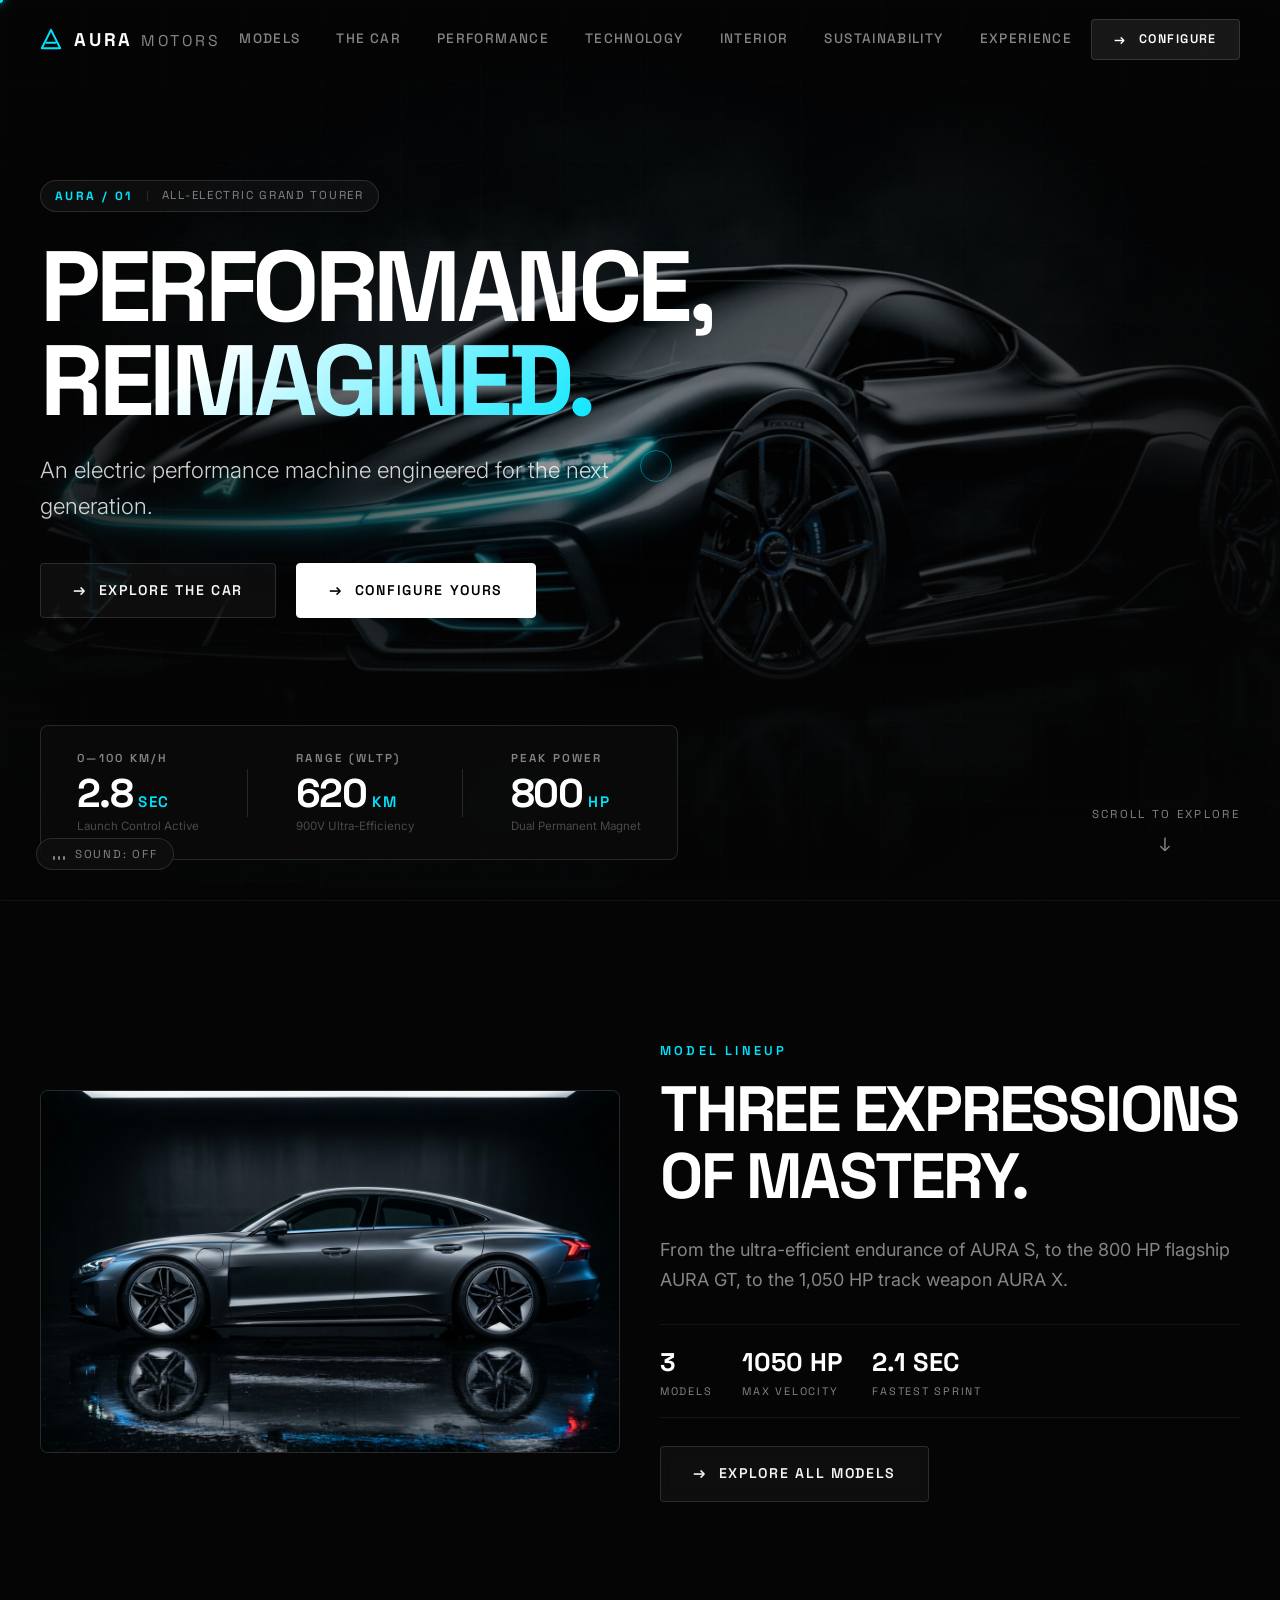
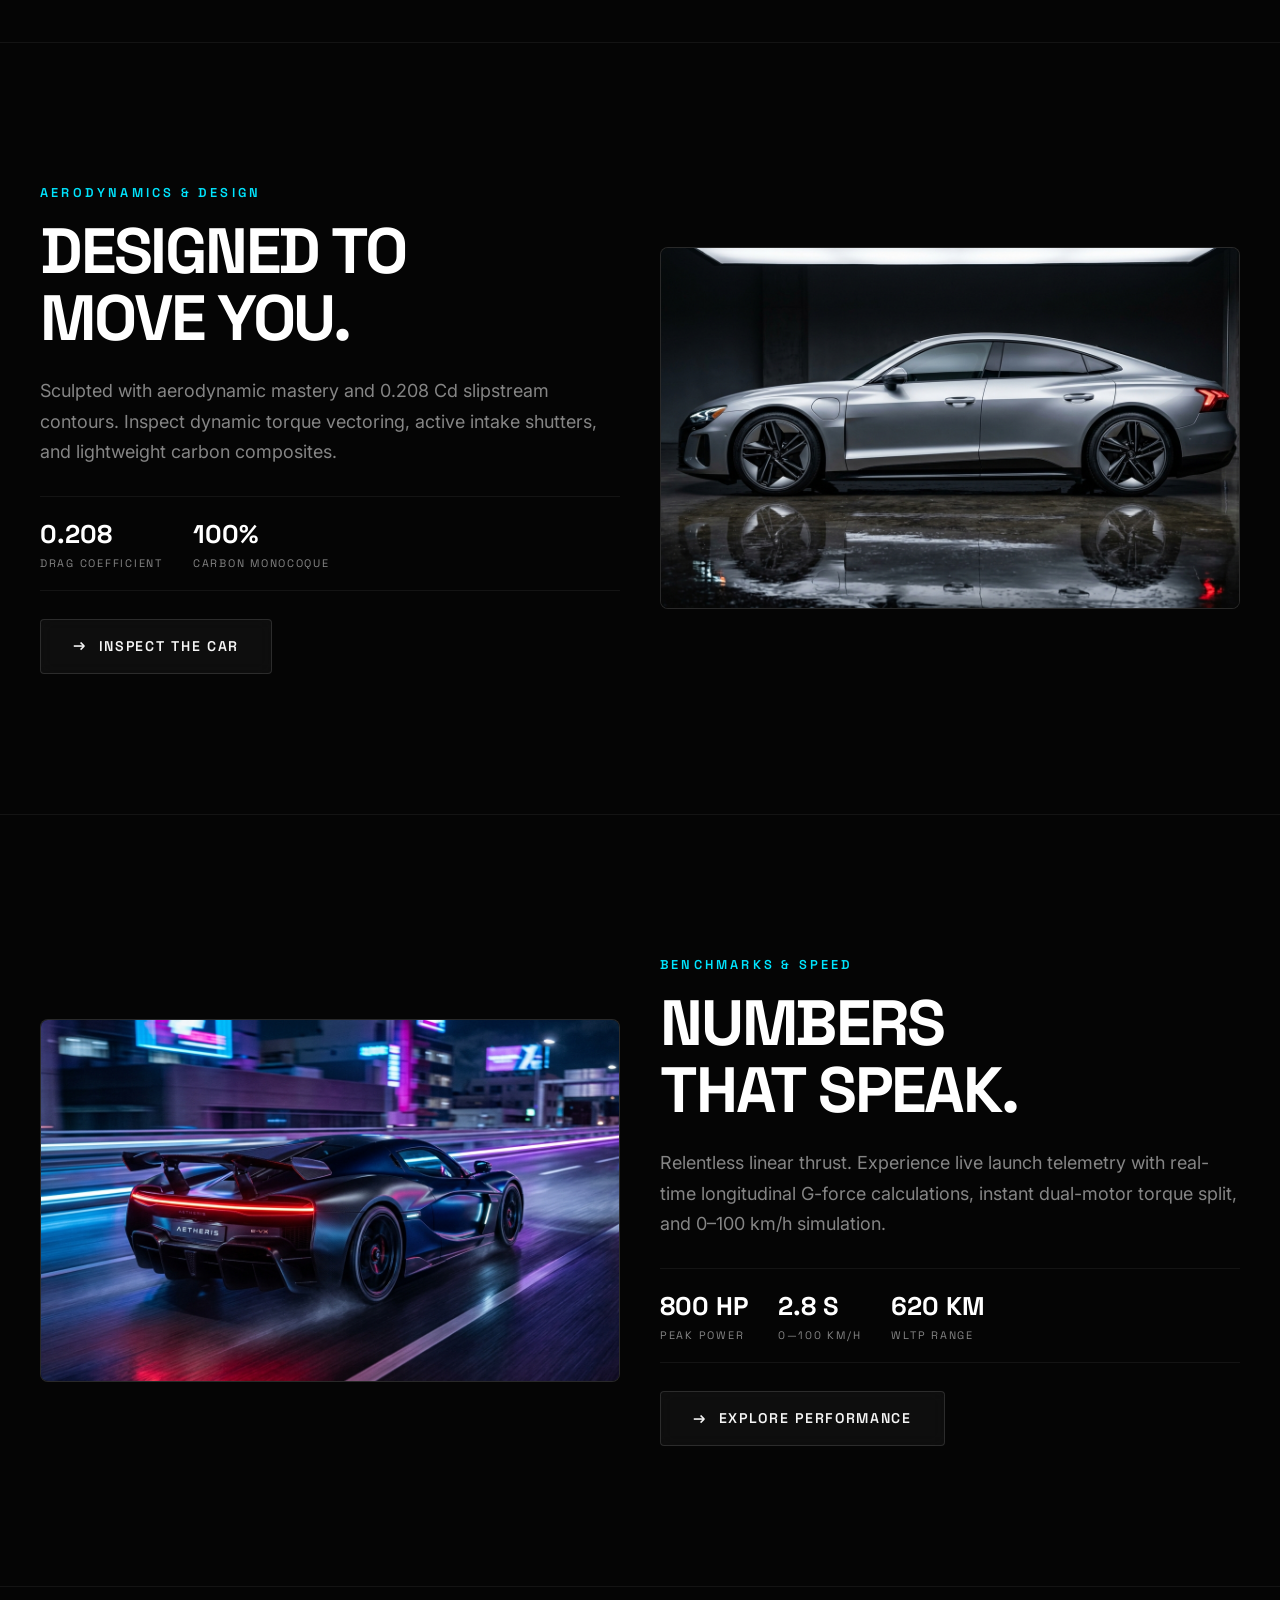
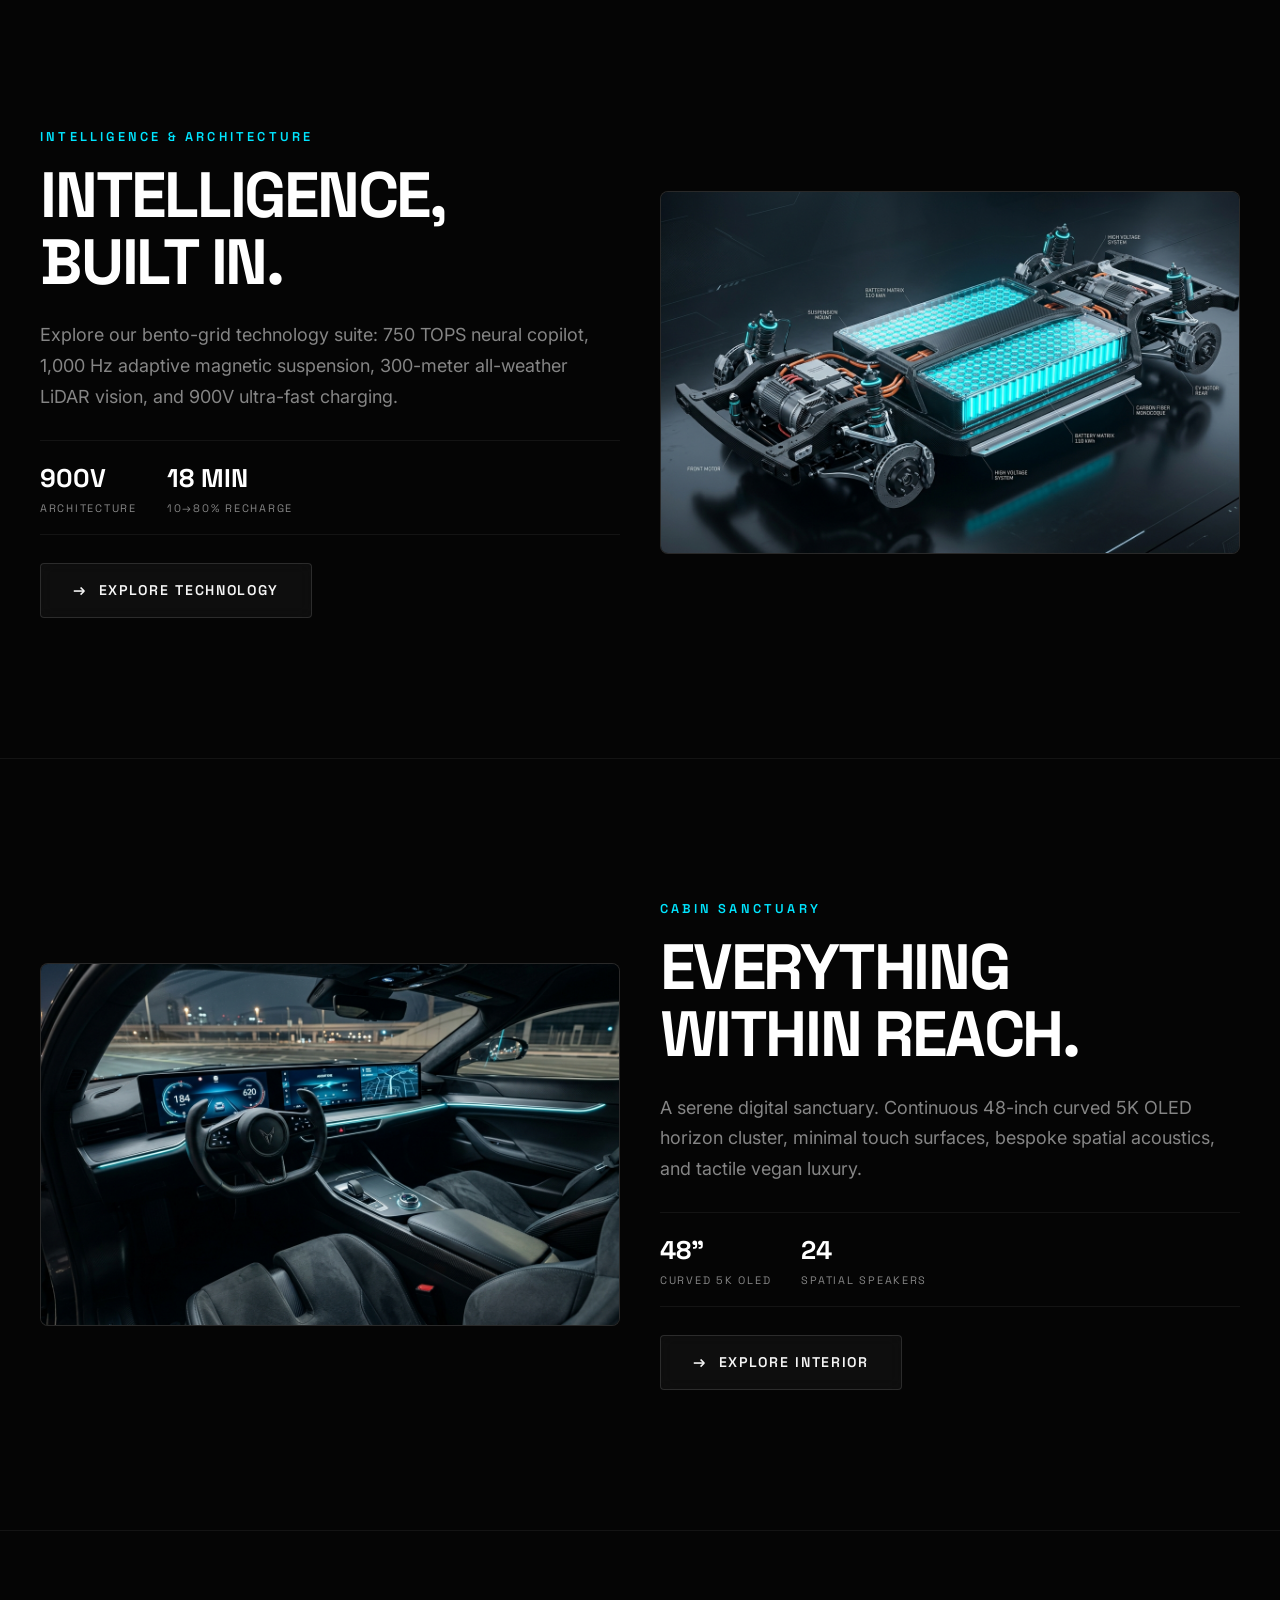
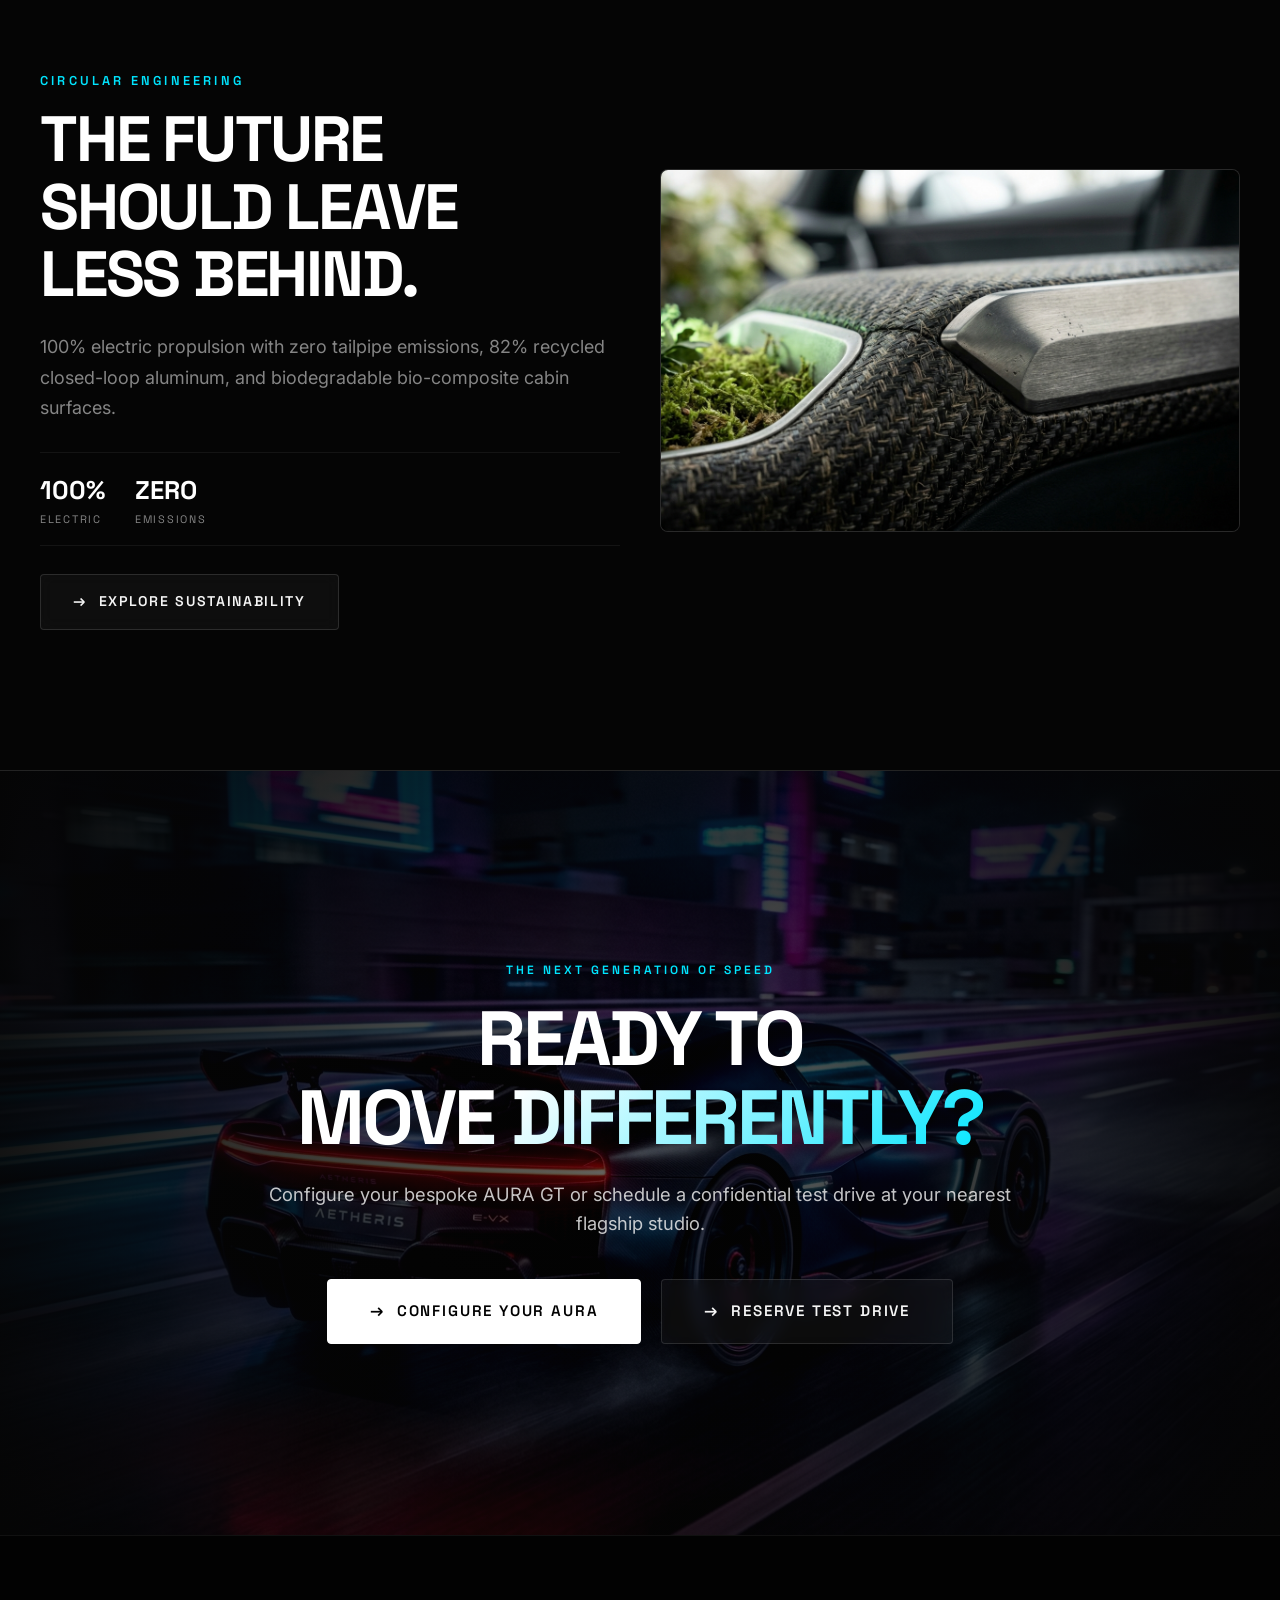
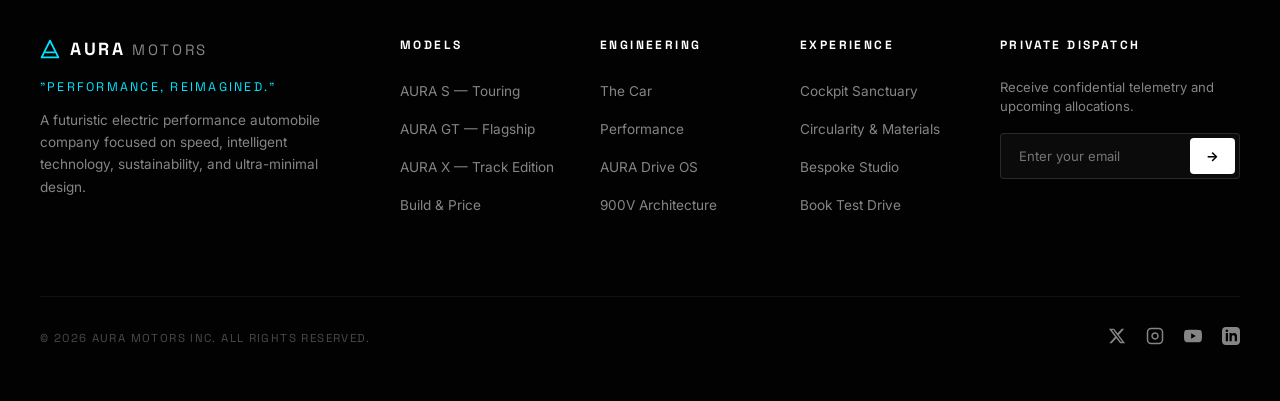
==== index.html @ 92f86331 "first commit" ====
<!DOCTYPE html>
<html lang="en">
<head>
  <meta charset="UTF-8">
  <meta name="viewport" content="width=device-width, initial-scale=1.0">
  <title>AURA MOTORS | Performance, Reimagined.</title>
  <meta name="description" content="AURA MOTORS — An electric performance machine engineered for the next generation. 0–100 km/h in 2.8s, 620 km range, 800 horsepower.">
  <meta name="theme-color" content="#050505">

  <!-- Open Graph -->
  <meta property="og:title" content="AURA MOTORS | Performance, Reimagined.">
  <meta property="og:description" content="An electric performance machine engineered for the next generation.">
  <meta property="og:image" content="assets/hero.jpg">
  <meta property="og:type" content="website">

  <!-- Google Fonts: Inter & Space Grotesk -->
  <link rel="preconnect" href="https://fonts.googleapis.com">
  <link rel="preconnect" href="https://fonts.gstatic.com" crossorigin>
  <link href="https://fonts.googleapis.com/css2?family=Inter:wght@300;400;500;600;700&family=Space+Grotesk:wght@400;500;600;700&display=swap" rel="stylesheet">

  <!-- Stylesheet -->
  <link rel="stylesheet" href="style.css">
</head>
<body class="loading">

  <!-- Custom Cursor Elements (Desktop only) -->
  <div class="cursor-dot" id="cursorDot" aria-hidden="true"></div>
  <div class="cursor-ring" id="cursorRing" aria-hidden="true"></div>

  <!-- Ambient Sound Control Bar -->
  <aside class="audio-control-bar" aria-label="Audio controller">
    <button class="sound-toggle-btn" id="soundToggle" aria-label="Toggle synthetic electric drive sound" title="Toggle Electric Propulsion Audio">
      <span class="sound-bars" aria-hidden="true">
        <span class="bar"></span>
        <span class="bar"></span>
        <span class="bar"></span>
      </span>
      <span class="sound-text">SOUND: OFF</span>
    </button>
  </aside>

  <!-- Navigation Bar -->
  <header class="navbar" id="navbar">
    <div class="nav-container">
      <a href="index.html" class="nav-logo" aria-label="AURA MOTORS Homepage">
        <span class="logo-mark" aria-hidden="true">
          <svg width="22" height="22" viewBox="0 0 24 24" fill="none" stroke="currentColor" stroke-width="2.2" stroke-linecap="round" stroke-linejoin="round">
            <path d="M12 2L2 22h20L12 2z"></path>
            <path d="M7 16h10"></path>
          </svg>
        </span>
        <span class="logo-text">AURA <span>MOTORS</span></span>
      </a>

      <!-- Desktop Nav Links -->
      <nav class="nav-links" aria-label="Primary Navigation">
        <a href="models.html" class="nav-link">Models</a>
        <a href="the-car.html" class="nav-link">The Car</a>
        <a href="performance.html" class="nav-link">Performance</a>
        <a href="technology.html" class="nav-link">Technology</a>
        <a href="interior.html" class="nav-link">Interior</a>
        <a href="sustainability.html" class="nav-link">Sustainability</a>
        <a href="contact.html" class="nav-link">Experience</a>
      </nav>

      <!-- Nav CTA -->
      <div class="nav-actions">
        <a href="configurator.html" class="btn btn-nav">
          <span class="btn-arrow" aria-hidden="true">→</span>
          <span class="btn-text">Configure</span>
        </a>
        <button class="hamburger-btn" id="hamburgerBtn" aria-label="Toggle Navigation Menu" aria-expanded="false" aria-controls="mobileDrawer">
          <span class="hamburger-line"></span>
          <span class="hamburger-line"></span>
        </button>
      </div>
    </div>
  </header>

  <!-- Mobile Drawer Menu -->
  <div class="mobile-drawer" id="mobileDrawer" aria-hidden="true">
    <div class="drawer-inner">
      <nav class="drawer-nav">
        <a href="index.html" class="drawer-link active">Overview</a>
        <a href="models.html" class="drawer-link">Models</a>
        <a href="the-car.html" class="drawer-link">The Car</a>
        <a href="performance.html" class="drawer-link">Performance</a>
        <a href="technology.html" class="drawer-link">Technology</a>
        <a href="interior.html" class="drawer-link">Interior</a>
        <a href="sustainability.html" class="drawer-link">Sustainability</a>
        <a href="contact.html" class="drawer-link">Experience</a>
        <a href="configurator.html" class="drawer-link">Configurator</a>
      </nav>
      <div class="drawer-footer">
        <a href="configurator.html" class="btn btn-primary btn-block drawer-cta">
          <span class="btn-arrow" aria-hidden="true">→</span>
          <span class="btn-text">Configure Your Aura</span>
        </a>
        <div class="drawer-meta">
          <span>0–100 KM/H in 2.8 SEC</span>
          <span>AURA MOTORS © 2026</span>
        </div>
      </div>
    </div>
  </div>

  <main id="mainContent" class="page-transition">

    <!-- ==============================================
         01: HERO SECTION
         ============================================== -->
    <section class="hero-section" id="hero" aria-label="Aura Hero Introduction">
      <div class="hero-bg-container">
        <img src="assets/hero.jpg" alt="AURA 01 Futuristic Electric Hypercar Front View" class="hero-bg-img" id="heroBgImg">
        <div class="hero-overlay"></div>
        <div class="hero-grid-lines" aria-hidden="true"></div>
      </div>

      <div class="hero-content">
        <div class="hero-micro-label animate-fade-in">
          <span class="label-badge">AURA / 01</span>
          <span class="label-divider"></span>
          <span class="label-sub">ALL-ELECTRIC GRAND TOURER</span>
        </div>

        <h1 class="hero-heading animate-slide-up">
          PERFORMANCE,<br>
          <span class="gradient-text">REIMAGINED.</span>
        </h1>

        <p class="hero-subtext animate-slide-up-delay">
          An electric performance machine engineered for the next generation.
        </p>

        <div class="hero-buttons animate-slide-up-delay-2">
          <a href="the-car.html" class="btn btn-secondary">
            <span class="btn-arrow" aria-hidden="true">→</span>
            <span class="btn-text">Explore The Car</span>
          </a>
          <a href="configurator.html" class="btn btn-primary">
            <span class="btn-arrow" aria-hidden="true">→</span>
            <span class="btn-text">Configure Yours</span>
          </a>
        </div>
      </div>

      <!-- Hero Statistics Bar -->
      <div class="hero-stats-wrapper">
        <div class="hero-stats">
          <div class="hero-stat-item">
            <span class="stat-label">0—100 KM/H</span>
            <div class="stat-value-group">
              <span class="stat-number">2.8</span>
              <span class="stat-unit">SEC</span>
            </div>
            <span class="stat-footnote">Launch Control Active</span>
          </div>

          <div class="stat-separator" aria-hidden="true"></div>

          <div class="hero-stat-item">
            <span class="stat-label">RANGE (WLTP)</span>
            <div class="stat-value-group">
              <span class="stat-number">620</span>
              <span class="stat-unit">KM</span>
            </div>
            <span class="stat-footnote">900V Ultra-Efficiency</span>
          </div>

          <div class="stat-separator" aria-hidden="true"></div>

          <div class="hero-stat-item">
            <span class="stat-label">PEAK POWER</span>
            <div class="stat-value-group">
              <span class="stat-number">800</span>
              <span class="stat-unit">HP</span>
            </div>
            <span class="stat-footnote">Dual Permanent Magnet</span>
          </div>
        </div>

        <a href="#featured-models" class="scroll-indicator" aria-label="Scroll to preview sections">
          <span class="scroll-text">SCROLL TO EXPLORE</span>
          <span class="scroll-arrow" aria-hidden="true">↓</span>
        </a>
      </div>
    </section>

    <!-- ==============================================
         PREVIEW 01: FEATURED MODELS
         ============================================== -->
    <section class="section preview-section" id="featured-models" aria-label="Models Preview">
      <div class="section-container">
        <div class="preview-grid">
          <div class="preview-media reveal-on-scroll">
            <img src="assets/profile.jpg" alt="AURA GT Flagship Electric Sedan Profile">
          </div>
          <div class="preview-content reveal-on-scroll">
            <div class="section-badge">MODEL LINEUP</div>
            <h2 class="section-title">
              THREE EXPRESSIONS<br>OF MASTERY.
            </h2>
            <p class="section-description">
              From the ultra-efficient endurance of AURA S, to the 800 HP flagship AURA GT, to the 1,050 HP track weapon AURA X.
            </p>
            <div class="preview-stats-mini">
              <div class="p-stat">
                <span class="p-val">3</span>
                <span class="p-lbl">MODELS</span>
              </div>
              <div class="p-stat">
                <span class="p-val">1050 HP</span>
                <span class="p-lbl">MAX VELOCITY</span>
              </div>
              <div class="p-stat">
                <span class="p-val">2.1 SEC</span>
                <span class="p-lbl">FASTEST SPRINT</span>
              </div>
            </div>
            <div class="preview-actions">
              <a href="models.html" class="btn btn-secondary">
                <span class="btn-arrow" aria-hidden="true">→</span>
                <span class="btn-text">Explore All Models</span>
              </a>
            </div>
          </div>
        </div>
      </div>
    </section>

    <!-- ==============================================
         PREVIEW 02: THE CAR / DESIGN
         ============================================== -->
    <section class="section preview-section" id="car-preview" aria-label="The Car Preview">
      <div class="section-container">
        <div class="preview-grid">
          <div class="preview-content reveal-on-scroll">
            <div class="section-badge">AERODYNAMICS & DESIGN</div>
            <h2 class="section-title">
              DESIGNED TO<br>MOVE YOU.
            </h2>
            <p class="section-description">
              Sculpted with aerodynamic mastery and 0.208 Cd slipstream contours. Inspect dynamic torque vectoring, active intake shutters, and lightweight carbon composites.
            </p>
            <div class="preview-stats-mini">
              <div class="p-stat">
                <span class="p-val">0.208</span>
                <span class="p-lbl">DRAG COEFFICIENT</span>
              </div>
              <div class="p-stat">
                <span class="p-val">100%</span>
                <span class="p-lbl">CARBON MONOCOQUE</span>
              </div>
            </div>
            <div class="preview-actions">
              <a href="the-car.html" class="btn btn-secondary">
                <span class="btn-arrow" aria-hidden="true">→</span>
                <span class="btn-text">Inspect The Car</span>
              </a>
            </div>
          </div>
          <div class="preview-media reveal-on-scroll">
            <img src="assets/profile_silver.jpg" alt="AURA Titanium Silver Technical Architecture">
          </div>
        </div>
      </div>
    </section>

    <!-- ==============================================
         PREVIEW 03: PERFORMANCE PREVIEW
         ============================================== -->
    <section class="section preview-section" id="performance-preview" aria-label="Performance Preview">
      <div class="section-container">
        <div class="preview-grid">
          <div class="preview-media reveal-on-scroll">
            <img src="assets/cta.jpg" alt="AURA Performance Launch at Midnight">
          </div>
          <div class="preview-content reveal-on-scroll">
            <div class="section-badge">BENCHMARKS & SPEED</div>
            <h2 class="section-title">
              NUMBERS<br>THAT SPEAK.
            </h2>
            <p class="section-description">
              Relentless linear thrust. Experience live launch telemetry with real-time longitudinal G-force calculations, instant dual-motor torque split, and 0–100 km/h simulation.
            </p>
            <div class="preview-stats-mini">
              <div class="p-stat">
                <span class="p-val">800 HP</span>
                <span class="p-lbl">PEAK POWER</span>
              </div>
              <div class="p-stat">
                <span class="p-val">2.8 S</span>
                <span class="p-lbl">0—100 KM/H</span>
              </div>
              <div class="p-stat">
                <span class="p-val">620 KM</span>
                <span class="p-lbl">WLTP RANGE</span>
              </div>
            </div>
            <div class="preview-actions">
              <a href="performance.html" class="btn btn-secondary">
                <span class="btn-arrow" aria-hidden="true">→</span>
                <span class="btn-text">Explore Performance</span>
              </a>
            </div>
          </div>
        </div>
      </div>
    </section>

    <!-- ==============================================
         PREVIEW 04: TECHNOLOGY PREVIEW
         ============================================== -->
    <section class="section preview-section" id="technology-preview" aria-label="Technology Preview">
      <div class="section-container">
        <div class="preview-grid">
          <div class="preview-content reveal-on-scroll">
            <div class="section-badge">INTELLIGENCE & ARCHITECTURE</div>
            <h2 class="section-title">
              INTELLIGENCE,<br>BUILT IN.
            </h2>
            <p class="section-description">
              Explore our bento-grid technology suite: 750 TOPS neural copilot, 1,000 Hz adaptive magnetic suspension, 300-meter all-weather LiDAR vision, and 900V ultra-fast charging.
            </p>
            <div class="preview-stats-mini">
              <div class="p-stat">
                <span class="p-val">900V</span>
                <span class="p-lbl">ARCHITECTURE</span>
              </div>
              <div class="p-stat">
                <span class="p-val">18 MIN</span>
                <span class="p-lbl">10→80% RECHARGE</span>
              </div>
            </div>
            <div class="preview-actions">
              <a href="technology.html" class="btn btn-secondary">
                <span class="btn-arrow" aria-hidden="true">→</span>
                <span class="btn-text">Explore Technology</span>
              </a>
            </div>
          </div>
          <div class="preview-media reveal-on-scroll">
            <img src="assets/chassis.jpg" alt="AURA 110 kWh Skateboard Chassis Architecture">
          </div>
        </div>
      </div>
    </section>

    <!-- ==============================================
         PREVIEW 05: INTERIOR PREVIEW
         ============================================== -->
    <section class="section preview-section" id="interior-preview" aria-label="Interior Preview">
      <div class="section-container">
        <div class="preview-grid">
          <div class="preview-media reveal-on-scroll">
            <img src="assets/interior.jpg" alt="AURA Cockpit Panoramic OLED Horizon">
          </div>
          <div class="preview-content reveal-on-scroll">
            <div class="section-badge">CABIN SANCTUARY</div>
            <h2 class="section-title">
              EVERYTHING<br>WITHIN REACH.
            </h2>
            <p class="section-description">
              A serene digital sanctuary. Continuous 48-inch curved 5K OLED horizon cluster, minimal touch surfaces, bespoke spatial acoustics, and tactile vegan luxury.
            </p>
            <div class="preview-stats-mini">
              <div class="p-stat">
                <span class="p-val">48"</span>
                <span class="p-lbl">CURVED 5K OLED</span>
              </div>
              <div class="p-stat">
                <span class="p-val">24</span>
                <span class="p-lbl">SPATIAL SPEAKERS</span>
              </div>
            </div>
            <div class="preview-actions">
              <a href="interior.html" class="btn btn-secondary">
                <span class="btn-arrow" aria-hidden="true">→</span>
                <span class="btn-text">Explore Interior</span>
              </a>
            </div>
          </div>
        </div>
      </div>
    </section>

    <!-- ==============================================
         PREVIEW 06: SUSTAINABILITY PREVIEW
         ============================================== -->
    <section class="section preview-section" id="sustainability-preview" aria-label="Sustainability Preview">
      <div class="section-container">
        <div class="preview-grid">
          <div class="preview-content reveal-on-scroll">
            <div class="section-badge">CIRCULAR ENGINEERING</div>
            <h2 class="section-title">
              THE FUTURE<br>SHOULD LEAVE<br>LESS BEHIND.
            </h2>
            <p class="section-description">
              100% electric propulsion with zero tailpipe emissions, 82% recycled closed-loop aluminum, and biodegradable bio-composite cabin surfaces.
            </p>
            <div class="preview-stats-mini">
              <div class="p-stat">
                <span class="p-val">100%</span>
                <span class="p-lbl">ELECTRIC</span>
              </div>
              <div class="p-stat">
                <span class="p-val">ZERO</span>
                <span class="p-lbl">EMISSIONS</span>
              </div>
            </div>
            <div class="preview-actions">
              <a href="sustainability.html" class="btn btn-secondary">
                <span class="btn-arrow" aria-hidden="true">→</span>
                <span class="btn-text">Explore Sustainability</span>
              </a>
            </div>
          </div>
          <div class="preview-media reveal-on-scroll">
            <img src="assets/sustainability.jpg" alt="Sustainable Recycled Flax and Brushed Titanium">
          </div>
        </div>
      </div>
    </section>

    <!-- ==============================================
         FINAL CTA
         ============================================== -->
    <section class="final-cta-section" id="cta" aria-label="Get Started">
      <div class="cta-bg-container">
        <img src="assets/cta.jpg" alt="AURA Hypercar Accelerating into Midnight" class="cta-bg-img">
        <div class="cta-overlay"></div>
      </div>

      <div class="cta-content reveal-on-scroll">
        <div class="cta-micro-tag">THE NEXT GENERATION OF SPEED</div>
        <h2 class="cta-heading">
          READY TO<br>
          <span class="gradient-text">MOVE DIFFERENTLY?</span>
        </h2>
        <p class="cta-subtext">
          Configure your bespoke AURA GT or schedule a confidential test drive at your nearest flagship studio.
        </p>
        <div class="cta-actions">
          <a href="configurator.html" class="btn btn-primary btn-lg">
            <span class="btn-arrow" aria-hidden="true">→</span>
            <span class="btn-text">Configure Your AURA</span>
          </a>
          <a href="contact.html" class="btn btn-secondary btn-lg">
            <span class="btn-arrow" aria-hidden="true">→</span>
            <span class="btn-text">Reserve Test Drive</span>
          </a>
        </div>
      </div>
    </section>

  </main>

  <!-- ==============================================
       FOOTER
       ============================================== -->
  <footer class="site-footer" id="footer">
    <div class="footer-container">
      <div class="footer-top">
        <div class="footer-brand-col">
          <a href="index.html" class="footer-logo">
            <span class="logo-mark" aria-hidden="true">
              <svg width="20" height="20" viewBox="0 0 24 24" fill="none" stroke="currentColor" stroke-width="2.2" stroke-linecap="round" stroke-linejoin="round">
                <path d="M12 2L2 22h20L12 2z"></path>
                <path d="M7 16h10"></path>
              </svg>
            </span>
            <span class="logo-text">AURA <span>MOTORS</span></span>
          </a>
          <p class="footer-tagline">"PERFORMANCE, REIMAGINED."</p>
          <p class="footer-desc">
            A futuristic electric performance automobile company focused on speed, intelligent technology, sustainability, and ultra-minimal design.
          </p>
        </div>

        <div class="footer-links-col">
          <span class="footer-heading">MODELS</span>
          <ul>
            <li><a href="models.html">AURA S — Touring</a></li>
            <li><a href="models.html">AURA GT — Flagship</a></li>
            <li><a href="models.html">AURA X — Track Edition</a></li>
            <li><a href="configurator.html">Build & Price</a></li>
          </ul>
        </div>

        <div class="footer-links-col">
          <span class="footer-heading">ENGINEERING</span>
          <ul>
            <li><a href="the-car.html">The Car</a></li>
            <li><a href="performance.html">Performance</a></li>
            <li><a href="technology.html">AURA Drive OS</a></li>
            <li><a href="technology.html">900V Architecture</a></li>
          </ul>
        </div>

        <div class="footer-links-col">
          <span class="footer-heading">EXPERIENCE</span>
          <ul>
            <li><a href="interior.html">Cockpit Sanctuary</a></li>
            <li><a href="sustainability.html">Circularity & Materials</a></li>
            <li><a href="configurator.html">Bespoke Studio</a></li>
            <li><a href="contact.html">Book Test Drive</a></li>
          </ul>
        </div>

        <div class="footer-newsletter-col">
          <span class="footer-heading">PRIVATE DISPATCH</span>
          <p class="newsletter-sub">Receive confidential telemetry and upcoming allocations.</p>
          <form class="newsletter-form" id="newsletterForm" onsubmit="return false;">
            <div class="input-wrap">
              <input type="email" id="newsletterEmail" placeholder="Enter your email" required aria-label="Email address for dispatch">
              <button type="submit" class="btn-input-arrow" aria-label="Submit newsletter subscription">→</button>
            </div>
            <div class="newsletter-feedback" id="newsletterMsg" role="status"></div>
          </form>
        </div>
      </div>

      <div class="footer-bottom">
        <div class="footer-copy">
          © 2026 AURA MOTORS INC. ALL RIGHTS RESERVED.
        </div>
        <div class="footer-socials">
          <a href="#" aria-label="Aura on X / Twitter" class="social-icon">
            <svg width="18" height="18" viewBox="0 0 24 24" fill="currentColor">
              <path d="M18.244 2.25h3.308l-7.227 8.26 8.502 11.24H16.17l-5.214-6.817L4.99 21.75H1.68l7.73-8.835L1.254 2.25H8.08l4.713 6.231zm-1.161 17.52h1.833L7.084 4.126H5.117z"/>
            </svg>
          </a>
          <a href="#" aria-label="Aura on Instagram" class="social-icon">
            <svg width="18" height="18" viewBox="0 0 24 24" fill="none" stroke="currentColor" stroke-width="2">
              <rect x="2" y="2" width="20" height="20" rx="5" ry="5"></rect>
              <path d="M16 11.37A4 4 0 1 1 12.63 8 4 4 0 0 1 16 11.37z"></path>
              <line x1="17.5" y1="6.5" x2="17.51" y2="6.5"></line>
            </svg>
          </a>
          <a href="#" aria-label="Aura on YouTube" class="social-icon">
            <svg width="18" height="18" viewBox="0 0 24 24" fill="currentColor">
              <path d="M23.498 6.186a3.016 3.016 0 0 0-2.122-2.136C19.505 3.545 12 3.545 12 3.545s-7.505 0-9.377.505A3.017 3.017 0 0 0 .502 6.186C0 8.07 0 12 0 12s0 3.93.502 5.814a3.016 3.016 0 0 0 2.122 2.136c1.871.505 9.376.505 9.376.505s7.505 0 9.377-.505a3.015 3.015 0 0 0 2.122-2.136C24 15.93 24 12 24 12s0-3.93-.502-5.814zM9.545 15.568V8.432L15.818 12l-6.273 3.568z"/>
            </svg>
          </a>
          <a href="#" aria-label="Aura on LinkedIn" class="social-icon">
            <svg width="18" height="18" viewBox="0 0 24 24" fill="currentColor">
              <path d="M19 0h-14c-2.761 0-5 2.239-5 5v14c0 2.761 2.239 5 5 5h14c2.762 0 5-2.239 5-5v-14c0-2.761-2.238-5-5-5zm-11 19h-3v-11h3v11zm-1.5-12.268c-.966 0-1.75-.79-1.75-1.764s.784-1.764 1.75-1.764 1.75.79 1.75 1.764-.783 1.764-1.75 1.764zm13.5 12.268h-3v-5.604c0-3.368-4-3.113-4 0v5.604h-3v-11h3v1.765c1.396-2.586 7-2.777 7 2.476v6.759z"/>
            </svg>
          </a>
        </div>
      </div>
    </div>
  </footer>

  <!-- Back to Top Button -->
  <button class="back-to-top" id="backToTop" aria-label="Scroll back to top" title="Back to top">
    <span aria-hidden="true">↑</span>
  </button>

  <!-- JavaScript -->
  <script src="assets/lenis.min.js"></script>
  <script src="script.js"></script>
</body>
</html>
---- style.css ----
/* ==========================================================================
   AURA MOTORS — LUXURY AUTOMOTIVE DESIGN SYSTEM
   Performance, Reimagined. Pure Vanilla CSS.
   ========================================================================== */

/* --------------------------------------------------------------------------
   01: CSS VARIABLES & DESIGN TOKENS
   -------------------------------------------------------------------------- */
:root {
  /* Brand Color Palette */
  --bg: #050505;
  --surface: #0B0B0B;
  --surface-card: #111111;
  --surface-card-hover: #161616;
  --surface-glass: rgba(15, 15, 15, 0.75);
  
  /* Text Shades */
  --text: #F5F5F5;
  --text-pure: #FFFFFF;
  --muted: #858585;
  --muted-dark: #4A4A4A;
  
  /* Borders & Dividers */
  --border: rgba(255, 255, 255, 0.12);
  --border-light: rgba(255, 255, 255, 0.06);
  --border-focus: rgba(0, 229, 255, 0.45);
  
  /* Restrained Electric Blue Accent */
  --accent: #00E5FF;
  --accent-rgb: 0, 229, 255;
  --accent-glow: rgba(0, 229, 255, 0.28);
  --accent-dim: rgba(0, 229, 255, 0.08);
  --accent-hover: #33EBFF;

  /* Typography */
  --font-sans: 'Inter', -apple-system, BlinkMacSystemFont, 'Segoe UI', Roboto, sans-serif;
  --font-display: 'Space Grotesk', -apple-system, BlinkMacSystemFont, sans-serif;

  /* Layout & Spacing */
  --nav-height: 80px;
  --container-max: 1400px;
  --radius-sm: 4px;
  --radius-md: 8px;
  --radius-lg: 12px;
  --radius-full: 9999px;

  /* Transitions */
  --ease-out: cubic-bezier(0.16, 1, 0.3, 1);
  --ease-in-out: cubic-bezier(0.65, 0, 0.35, 1);
  --transition-fast: 0.2s var(--ease-out);
  --transition-normal: 0.35s var(--ease-out);
  --transition-slow: 0.7s var(--ease-out);
}

/* --------------------------------------------------------------------------
   02: RESET & GLOBAL BASE STYLES
   -------------------------------------------------------------------------- */
*, *::before, *::after {
  box-sizing: border-box;
  margin: 0;
  padding: 0;
}

html {
  font-size: 16px;
  scroll-behavior: smooth;
  background-color: var(--bg);
  color: var(--text);
  font-family: var(--font-sans);
  text-rendering: optimizeLegibility;
  -webkit-font-smoothing: antialiased;
  -moz-osx-font-smoothing: grayscale;
}

body {
  background-color: var(--bg);
  color: var(--text);
  overflow-x: hidden;
  line-height: 1.5;
  position: relative;
}

img {
  max-width: 100%;
  height: auto;
  display: block;
}

a {
  color: inherit;
  text-decoration: none;
}

button, input, select {
  font-family: inherit;
  color: inherit;
  border: none;
  background: none;
  outline: none;
}

button {
  cursor: pointer;
}

ul, ol {
  list-style: none;
}

::selection {
  background: var(--accent);
  color: #000000;
}

/* --------------------------------------------------------------------------
   03: CUSTOM CURSOR (DESKTOP)
   -------------------------------------------------------------------------- */
.cursor-dot {
  width: 6px;
  height: 6px;
  background: var(--accent);
  border-radius: 50%;
  position: fixed;
  top: 0;
  left: 0;
  pointer-events: none;
  z-index: 9999;
  transform: translate(-50%, -50%);
  transition: transform 0.08s ease, width 0.2s ease, height 0.2s ease, background 0.2s ease;
  box-shadow: 0 0 10px var(--accent);
}

.cursor-ring {
  width: 32px;
  height: 32px;
  border: 1px solid rgba(0, 229, 255, 0.4);
  border-radius: 50%;
  position: fixed;
  top: 0;
  left: 0;
  pointer-events: none;
  z-index: 9998;
  transform: translate(-50%, -50%);
  transition: width 0.25s ease, height 0.25s ease, border-color 0.25s ease, background 0.25s ease;
}

body.cursor-hover .cursor-dot {
  transform: translate(-50%, -50%) scale(1.6);
  background: #FFFFFF;
}

body.cursor-hover .cursor-ring {
  width: 54px;
  height: 54px;
  border-color: rgba(255, 255, 255, 0.6);
  background: rgba(0, 229, 255, 0.05);
}

@media (pointer: coarse) or (max-width: 992px) {
  .cursor-dot, .cursor-ring {
    display: none !important;
  }
}

/* --------------------------------------------------------------------------
   04: TYPOGRAPHY & COMMON UTILITIES
   -------------------------------------------------------------------------- */
.section {
  padding: 140px 0;
  position: relative;
  border-top: 1px solid var(--border-light);
}

.section-container {
  max-width: var(--container-max);
  margin: 0 auto;
  padding: 0 40px;
}

.section-header {
  margin-bottom: 70px;
  max-width: 800px;
}

.section-badge {
  font-family: var(--font-display);
  font-size: 0.8rem;
  letter-spacing: 0.25em;
  text-transform: uppercase;
  color: var(--accent);
  margin-bottom: 16px;
  display: inline-block;
  font-weight: 600;
}

.section-title {
  font-family: var(--font-display);
  font-size: clamp(2.4rem, 5vw, 4.4rem);
  font-weight: 700;
  line-height: 1.05;
  letter-spacing: -0.035em;
  color: var(--text-pure);
  text-transform: uppercase;
  margin-bottom: 24px;
}

.section-description {
  font-size: 1.125rem;
  color: var(--muted);
  line-height: 1.7;
  max-width: 640px;
}

.gradient-text {
  background: linear-gradient(135deg, #FFFFFF 30%, var(--accent) 100%);
  -webkit-background-clip: text;
  -webkit-text-fill-color: transparent;
}

/* --------------------------------------------------------------------------
   05: SOPHISTICATED BUTTONS & MICRO-INTERACTIONS
   -------------------------------------------------------------------------- */
.btn {
  display: inline-flex;
  align-items: center;
  justify-content: center;
  gap: 12px;
  padding: 16px 32px;
  font-family: var(--font-display);
  font-size: 0.88rem;
  font-weight: 600;
  letter-spacing: 0.12em;
  text-transform: uppercase;
  border-radius: var(--radius-sm);
  transition: all var(--transition-normal);
  position: relative;
  overflow: hidden;
  cursor: pointer;
  white-space: nowrap;
}

.btn-arrow {
  display: inline-block;
  transition: transform var(--transition-normal);
  font-size: 1.1em;
  line-height: 1;
}

.btn-primary {
  background-color: var(--text-pure);
  color: #000000;
  border: 1px solid var(--text-pure);
}

.btn-primary:hover {
  background-color: var(--accent);
  border-color: var(--accent);
  color: #000000;
  box-shadow: 0 0 24px var(--accent-glow);
}

.btn-primary:hover .btn-arrow {
  transform: translateX(5px);
}

.btn-secondary {
  background-color: rgba(255, 255, 255, 0.04);
  color: var(--text);
  border: 1px solid var(--border);
  backdrop-filter: blur(8px);
}

.btn-secondary:hover {
  background-color: rgba(255, 255, 255, 0.12);
  border-color: rgba(255, 255, 255, 0.35);
  color: var(--text-pure);
}

.btn-secondary:hover .btn-arrow {
  transform: translateX(5px);
}

.btn-sm {
  padding: 10px 20px;
  font-size: 0.78rem;
}

.btn-lg {
  padding: 20px 42px;
  font-size: 0.95rem;
}

.btn-block {
  width: 100%;
}

/* --------------------------------------------------------------------------
   06: FLOATING AUDIO SYNTHESIZER BAR
   -------------------------------------------------------------------------- */
.audio-control-bar {
  position: fixed;
  bottom: 30px;
  left: 36px;
  z-index: 900;
}

.sound-toggle-btn {
  display: flex;
  align-items: center;
  gap: 10px;
  padding: 8px 16px;
  background: rgba(15, 15, 15, 0.8);
  border: 1px solid var(--border);
  border-radius: var(--radius-full);
  backdrop-filter: blur(12px);
  font-size: 0.72rem;
  font-family: var(--font-display);
  letter-spacing: 0.15em;
  color: var(--muted);
  transition: all var(--transition-fast);
}

.sound-toggle-btn:hover {
  border-color: var(--accent);
  color: var(--text-pure);
}

.sound-bars {
  display: flex;
  align-items: flex-end;
  gap: 3px;
  height: 12px;
}

.sound-bars .bar {
  width: 2px;
  height: 4px;
  background: var(--muted);
  border-radius: 1px;
  transition: height 0.2s ease, background 0.2s ease;
}

.sound-toggle-btn.active {
  border-color: var(--accent);
  color: var(--accent);
}

.sound-toggle-btn.active .sound-bars .bar {
  background: var(--accent);
  animation: soundBarPulse 1s ease-in-out infinite alternate;
}

.sound-toggle-btn.active .sound-bars .bar:nth-child(2) {
  animation-delay: 0.2s;
  height: 12px;
}

.sound-toggle-btn.active .sound-bars .bar:nth-child(3) {
  animation-delay: 0.4s;
  height: 8px;
}

@keyframes soundBarPulse {
  0% { height: 3px; }
  100% { height: 12px; }
}

/* --------------------------------------------------------------------------
   07: NAVIGATION BAR
   -------------------------------------------------------------------------- */
.navbar {
  position: fixed;
  top: 0;
  left: 0;
  width: 100%;
  height: var(--nav-height);
  z-index: 1000;
  transition: background-color var(--transition-normal), backdrop-filter var(--transition-normal), border-color var(--transition-normal), box-shadow var(--transition-normal);
  border-bottom: 1px solid transparent;
}

.navbar.scrolled {
  background-color: rgba(5, 5, 5, 0.88);
  backdrop-filter: blur(20px);
  -webkit-backdrop-filter: blur(20px);
  border-bottom: 1px solid rgba(255, 255, 255, 0.08);
  box-shadow: 0 12px 30px rgba(0, 0, 0, 0.6);
}

.nav-container {
  max-width: var(--container-max);
  height: 100%;
  margin: 0 auto;
  padding: 0 40px;
  display: flex;
  align-items: center;
  justify-content: space-between;
}

.nav-logo {
  display: flex;
  align-items: center;
  gap: 12px;
  font-family: var(--font-display);
  font-weight: 700;
  font-size: 1.15rem;
  letter-spacing: 0.15em;
  color: var(--text-pure);
}

.logo-mark {
  color: var(--accent);
  display: flex;
  align-items: center;
  justify-content: center;
  transition: transform var(--transition-fast);
}

.nav-logo:hover .logo-mark {
  transform: rotate(180deg);
}

.logo-text span {
  font-weight: 400;
  color: var(--muted);
  font-size: 0.85em;
}

.nav-links {
  display: flex;
  align-items: center;
  gap: 36px;
}

.nav-link {
  font-size: 0.85rem;
  font-family: var(--font-display);
  letter-spacing: 0.1em;
  text-transform: uppercase;
  color: var(--muted);
  font-weight: 500;
  transition: color var(--transition-fast);
  position: relative;
  padding: 6px 0;
}

.nav-link::after {
  content: '';
  position: absolute;
  bottom: 0;
  left: 0;
  width: 0%;
  height: 1px;
  background-color: var(--accent);
  transition: width var(--transition-fast);
}

.nav-link:hover, .nav-link.active {
  color: var(--text-pure);
}

.nav-link:hover::after, .nav-link.active::after {
  width: 100%;
}

.nav-actions {
  display: flex;
  align-items: center;
  gap: 20px;
}

.btn-nav {
  padding: 10px 22px;
  font-size: 0.78rem;
  background: rgba(255, 255, 255, 0.08);
  border: 1px solid var(--border);
  color: var(--text-pure);
}

.btn-nav:hover {
  background: var(--text-pure);
  color: #000000;
  border-color: var(--text-pure);
}

.btn-nav:hover .btn-arrow {
  transform: translateX(4px);
}

.hamburger-btn {
  display: none;
  flex-direction: column;
  justify-content: center;
  gap: 6px;
  width: 44px;
  height: 44px;
  padding: 8px;
  border-radius: var(--radius-sm);
  background: rgba(255, 255, 255, 0.04);
  border: 1px solid var(--border);
}

.hamburger-line {
  width: 100%;
  height: 2px;
  background-color: var(--text-pure);
  transition: transform var(--transition-normal), opacity var(--transition-normal);
}

.hamburger-btn.active .hamburger-line:nth-child(1) {
  transform: translateY(4px) rotate(45deg);
}

.hamburger-btn.active .hamburger-line:nth-child(2) {
  transform: translateY(-4px) rotate(-45deg);
}

/* Mobile Drawer */
.mobile-drawer {
  position: fixed;
  top: var(--nav-height);
  left: 0;
  width: 100%;
  height: calc(100vh - var(--nav-height));
  background: rgba(5, 5, 5, 0.98);
  backdrop-filter: blur(25px);
  -webkit-backdrop-filter: blur(25px);
  z-index: 999;
  display: flex;
  flex-direction: column;
  opacity: 0;
  visibility: hidden;
  pointer-events: none;
  transition: opacity var(--transition-normal), visibility var(--transition-normal);
}

.mobile-drawer.open {
  opacity: 1;
  visibility: visible;
  pointer-events: auto;
}

.drawer-inner {
  height: 100%;
  padding: 40px;
  display: flex;
  flex-direction: column;
  justify-content: space-between;
  overflow-y: auto;
}

.drawer-nav {
  display: flex;
  flex-direction: column;
  gap: 20px;
}

.drawer-link {
  font-family: var(--font-display);
  font-size: 1.8rem;
  font-weight: 600;
  text-transform: uppercase;
  letter-spacing: -0.02em;
  color: var(--muted);
  transition: color var(--transition-fast), transform var(--transition-fast);
}

.drawer-link:hover, .drawer-link.active {
  color: var(--accent);
  transform: translateX(8px);
}

.drawer-footer {
  display: flex;
  flex-direction: column;
  gap: 24px;
  padding-top: 30px;
  border-top: 1px solid var(--border);
}

.drawer-meta {
  display: flex;
  justify-content: space-between;
  font-size: 0.78rem;
  font-family: var(--font-display);
  letter-spacing: 0.1em;
  color: var(--muted-dark);
}

/* --------------------------------------------------------------------------
   08: HERO SECTION
   -------------------------------------------------------------------------- */
.hero-section {
  position: relative;
  min-height: 100vh;
  display: flex;
  flex-direction: column;
  justify-content: space-between;
  padding-top: calc(var(--nav-height) + 40px);
  padding-bottom: 40px;
  overflow: hidden;
}

.hero-bg-container {
  position: absolute;
  top: 0;
  left: 0;
  width: 100%;
  height: 100%;
  z-index: 1;
  overflow: hidden;
}

.hero-bg-img {
  width: 100%;
  height: 100%;
  object-fit: cover;
  object-position: center;
  transform: scale(1.08);
  transition: transform 2.5s cubic-bezier(0.1, 0.9, 0.2, 1);
  filter: brightness(0.85) contrast(1.05);
}

body.loaded .hero-bg-img {
  transform: scale(1);
}

.hero-overlay {
  position: absolute;
  top: 0;
  left: 0;
  width: 100%;
  height: 100%;
  background: radial-gradient(circle at 50% 40%, rgba(5, 5, 5, 0.2) 0%, rgba(5, 5, 5, 0.75) 60%, rgba(5, 5, 5, 0.98) 100%),
              linear-gradient(to bottom, rgba(5, 5, 5, 0.8) 0%, transparent 25%, transparent 60%, var(--bg) 100%);
  pointer-events: none;
}

.hero-grid-lines {
  position: absolute;
  top: 0;
  left: 0;
  width: 100%;
  height: 100%;
  background-image: linear-gradient(rgba(255, 255, 255, 0.02) 1px, transparent 1px),
                    linear-gradient(90deg, rgba(255, 255, 255, 0.02) 1px, transparent 1px);
  background-size: 80px 80px;
  opacity: 0.6;
  pointer-events: none;
}

.hero-content {
  position: relative;
  z-index: 10;
  max-width: var(--container-max);
  margin: 0 auto;
  padding: 60px 40px 0;
  width: 100%;
}

.hero-micro-label {
  display: inline-flex;
  align-items: center;
  gap: 14px;
  padding: 6px 14px;
  background: rgba(255, 255, 255, 0.04);
  border: 1px solid var(--border);
  border-radius: var(--radius-full);
  backdrop-filter: blur(8px);
  margin-bottom: 28px;
}

.label-badge {
  font-family: var(--font-display);
  font-size: 0.75rem;
  font-weight: 700;
  letter-spacing: 0.2em;
  color: var(--accent);
}

.label-divider {
  width: 1px;
  height: 10px;
  background-color: var(--border);
}

.label-sub {
  font-family: var(--font-display);
  font-size: 0.72rem;
  letter-spacing: 0.15em;
  color: var(--muted);
  text-transform: uppercase;
}

.hero-heading {
  font-family: var(--font-display);
  font-size: clamp(3rem, 7.8vw, 7.2rem);
  font-weight: 700;
  line-height: 0.94;
  letter-spacing: -0.045em;
  color: var(--text-pure);
  text-transform: uppercase;
  margin-bottom: 24px;
  max-width: 1100px;
}

.hero-subtext {
  font-size: clamp(1.1rem, 1.8vw, 1.4rem);
  color: rgba(245, 245, 245, 0.85);
  max-width: 600px;
  line-height: 1.6;
  margin-bottom: 40px;
  font-weight: 300;
}

.hero-buttons {
  display: flex;
  align-items: center;
  gap: 20px;
  flex-wrap: wrap;
}

/* Hero Stats Bar */
.hero-stats-wrapper {
  position: relative;
  z-index: 10;
  max-width: var(--container-max);
  margin: 60px auto 0;
  padding: 0 40px;
  width: 100%;
  display: flex;
  align-items: flex-end;
  justify-content: space-between;
}

.hero-stats {
  display: flex;
  align-items: center;
  gap: 48px;
  background: rgba(11, 11, 11, 0.75);
  border: 1px solid var(--border);
  padding: 24px 36px;
  border-radius: var(--radius-md);
  backdrop-filter: blur(16px);
}

.hero-stat-item {
  display: flex;
  flex-direction: column;
}

.stat-label {
  font-family: var(--font-display);
  font-size: 0.72rem;
  letter-spacing: 0.2em;
  color: var(--muted);
  margin-bottom: 6px;
  font-weight: 600;
}

.stat-value-group {
  display: flex;
  align-items: baseline;
  gap: 6px;
}

.stat-number {
  font-family: var(--font-display);
  font-size: 2.5rem;
  font-weight: 700;
  line-height: 1;
  color: var(--text-pure);
  letter-spacing: -0.04em;
}

.stat-unit {
  font-family: var(--font-display);
  font-size: 0.95rem;
  font-weight: 600;
  color: var(--accent);
  letter-spacing: 0.1em;
}

.stat-footnote {
  font-size: 0.72rem;
  color: var(--muted-dark);
  margin-top: 4px;
}

.stat-separator {
  width: 1px;
  height: 48px;
  background-color: var(--border);
}

.scroll-indicator {
  display: flex;
  flex-direction: column;
  align-items: center;
  gap: 8px;
  color: var(--muted);
  font-family: var(--font-display);
  font-size: 0.72rem;
  letter-spacing: 0.2em;
  transition: color var(--transition-fast);
}

.scroll-indicator:hover {
  color: var(--accent);
}

.scroll-arrow {
  font-size: 1.2rem;
  animation: bounceDown 1.8s infinite ease-in-out;
}

@keyframes bounceDown {
  0%, 100% { transform: translateY(0); }
  50% { transform: translateY(8px); }
}

/* --------------------------------------------------------------------------
   09: SECTION 02 — THE CAR (CINEMATIC CALLOUTS)
   -------------------------------------------------------------------------- */
.car-stage-wrapper {
  position: relative;
  width: 100%;
  margin-top: 20px;
}

.car-stage {
  position: relative;
  width: 100%;
  border-radius: var(--radius-lg);
  overflow: hidden;
  background: radial-gradient(circle at 50% 50%, #151515 0%, #080808 100%);
  border: 1px solid var(--border);
  box-shadow: 0 30px 80px rgba(0, 0, 0, 0.8);
}

.car-stage-image {
  width: 100%;
  height: auto;
  display: block;
  filter: contrast(1.05) brightness(0.95);
  transition: transform 1.2s var(--ease-out);
}

.car-stage:hover .car-stage-image {
  transform: scale(1.015);
}

.stage-gradient-glow {
  position: absolute;
  bottom: 0;
  left: 0;
  width: 100%;
  height: 50%;
  background: linear-gradient(to top, rgba(5, 5, 5, 0.9) 0%, transparent 100%);
  pointer-events: none;
}

/* Hotspot Callouts */
.tech-callout {
  position: absolute;
  z-index: 20;
}

/* Callout 1: Aerodynamic Body (Front Hood) */
.callout-1 {
  top: 36%;
  left: 18%;
}

/* Callout 2: Active Airflow (Rear Aeroblade) */
.callout-2 {
  top: 32%;
  right: 14%;
}

/* Callout 3: Dual Motor (Rear Wheel Axle) */
.callout-3 {
  bottom: 28%;
  right: 22%;
}

/* Callout 4: Carbon Monocoque (Side Rocker) */
.callout-4 {
  bottom: 30%;
  left: 42%;
}

.callout-indicator {
  position: relative;
  width: 20px;
  height: 20px;
  cursor: pointer;
  display: flex;
  align-items: center;
  justify-content: center;
}

.dot-core {
  width: 8px;
  height: 8px;
  background-color: var(--accent);
  border-radius: 50%;
  box-shadow: 0 0 10px var(--accent);
}

.ping-circle {
  position: absolute;
  width: 22px;
  height: 22px;
  border: 1px solid var(--accent);
  border-radius: 50%;
  animation: pingGlow 2.2s infinite cubic-bezier(0, 0, 0.2, 1);
}

@keyframes pingGlow {
  0% { transform: scale(0.6); opacity: 1; }
  100% { transform: scale(2.2); opacity: 0; }
}

.callout-card {
  position: absolute;
  top: calc(100% + 10px);
  left: 50%;
  transform: translateX(-50%);
  background: rgba(11, 11, 11, 0.88);
  border: 1px solid var(--border);
  backdrop-filter: blur(14px);
  padding: 12px 18px;
  border-radius: var(--radius-sm);
  width: 220px;
  pointer-events: none;
  opacity: 0.9;
  transition: all var(--transition-normal);
  box-shadow: 0 10px 25px rgba(0, 0, 0, 0.6);
}

.tech-callout:hover .callout-card {
  opacity: 1;
  border-color: var(--accent);
  transform: translateX(-50%) translateY(-3px);
  box-shadow: 0 12px 30px rgba(0, 229, 255, 0.15);
}

.callout-tag {
  display: block;
  font-family: var(--font-display);
  font-size: 0.72rem;
  font-weight: 700;
  letter-spacing: 0.16em;
  color: var(--accent);
  margin-bottom: 4px;
}

.callout-desc {
  display: block;
  font-size: 0.78rem;
  color: var(--text);
  line-height: 1.45;
}

.callout-controls-mobile {
  display: none;
  text-align: center;
  margin-top: 16px;
}

.mobile-hint {
  font-size: 0.75rem;
  color: var(--muted);
  letter-spacing: 0.05em;
}

/* --------------------------------------------------------------------------
   10: SECTION 03 — PERFORMANCE (METRICS & TELEMETRY)
   -------------------------------------------------------------------------- */
.metrics-grid {
  display: grid;
  grid-template-columns: repeat(4, 1fr);
  gap: 24px;
  margin-bottom: 50px;
}

.metric-card {
  background: var(--surface);
  border: 1px solid var(--border);
  border-radius: var(--radius-md);
  padding: 36px 30px;
  display: flex;
  flex-direction: column;
  justify-content: space-between;
  transition: transform var(--transition-normal), border-color var(--transition-normal);
}

.metric-card:hover {
  transform: translateY(-4px);
  border-color: rgba(255, 255, 255, 0.28);
}

.metric-header {
  display: flex;
  justify-content: space-between;
  align-items: center;
  margin-bottom: 24px;
}

.metric-index {
  font-family: var(--font-display);
  font-size: 0.75rem;
  color: var(--accent);
  font-weight: 700;
  letter-spacing: 0.1em;
}

.metric-name {
  font-family: var(--font-display);
  font-size: 0.75rem;
  letter-spacing: 0.18em;
  color: var(--muted);
  font-weight: 600;
}

.metric-body {
  display: flex;
  align-items: baseline;
  gap: 8px;
  margin-bottom: 16px;
}

.counter-value {
  font-family: var(--font-display);
  font-size: clamp(2.8rem, 4vw, 4rem);
  font-weight: 700;
  line-height: 0.95;
  letter-spacing: -0.04em;
  color: var(--text-pure);
}

.metric-unit {
  font-family: var(--font-display);
  font-size: 1.1rem;
  font-weight: 600;
  color: var(--accent);
}

.metric-detail {
  font-size: 0.85rem;
  color: var(--muted);
  line-height: 1.6;
  margin-bottom: 24px;
}

.metric-bar-bg {
  width: 100%;
  height: 2px;
  background-color: rgba(255, 255, 255, 0.08);
  position: relative;
  overflow: hidden;
}

.metric-bar-fill {
  position: absolute;
  top: 0;
  left: 0;
  height: 100%;
  background-color: var(--accent);
  transition: width 1.2s var(--ease-out);
}

/* Telemetry Launch Box */
.telemetry-box {
  background: var(--surface);
  border: 1px solid var(--border);
  border-radius: var(--radius-md);
  padding: 40px;
}

.telemetry-header {
  display: flex;
  align-items: center;
  justify-content: space-between;
  margin-bottom: 36px;
  flex-wrap: wrap;
  gap: 20px;
}

.telemetry-badge {
  font-family: var(--font-display);
  font-size: 0.72rem;
  letter-spacing: 0.2em;
  color: var(--accent);
  font-weight: 600;
  display: block;
  margin-bottom: 6px;
}

.telemetry-title {
  font-family: var(--font-display);
  font-size: 1.3rem;
  font-weight: 600;
  color: var(--text-pure);
}

.telemetry-canvas-wrap {
  display: flex;
  flex-direction: column;
  gap: 36px;
}

.telemetry-track {
  width: 100%;
  padding: 20px 0;
}

.track-line {
  position: relative;
  width: 100%;
  height: 4px;
  background: rgba(255, 255, 255, 0.08);
  border-radius: 2px;
}

.track-progress {
  position: absolute;
  top: 0;
  left: 0;
  width: 0%;
  height: 100%;
  background: linear-gradient(90deg, transparent 0%, var(--accent) 100%);
  border-radius: 2px;
  transition: width 0.05s linear;
}

.track-indicator {
  position: absolute;
  top: 50%;
  left: 0%;
  transform: translate(-50%, -50%);
  display: flex;
  flex-direction: column;
  align-items: center;
  transition: left 0.05s linear;
}

.indicator-glow {
  width: 14px;
  height: 14px;
  background: var(--text-pure);
  border: 2px solid var(--accent);
  border-radius: 50%;
  box-shadow: 0 0 16px var(--accent);
}

.indicator-label {
  position: absolute;
  bottom: calc(100% + 8px);
  font-family: var(--font-display);
  font-size: 0.78rem;
  font-weight: 700;
  color: var(--accent);
  white-space: nowrap;
  background: #000;
  padding: 2px 8px;
  border-radius: 3px;
  border: 1px solid var(--border);
}

.track-markers {
  display: flex;
  justify-content: space-between;
  margin-top: 14px;
  font-family: var(--font-display);
  font-size: 0.72rem;
  color: var(--muted-dark);
  letter-spacing: 0.05em;
}

.telemetry-hud-grid {
  display: grid;
  grid-template-columns: repeat(4, 1fr);
  gap: 20px;
  padding-top: 24px;
  border-top: 1px solid var(--border-light);
}

.hud-item {
  display: flex;
  flex-direction: column;
}

.hud-label {
  font-family: var(--font-display);
  font-size: 0.7rem;
  letter-spacing: 0.16em;
  color: var(--muted);
  margin-bottom: 6px;
}

.hud-val {
  font-family: var(--font-display);
  font-size: 1.45rem;
  font-weight: 700;
  color: var(--text);
  letter-spacing: -0.02em;
}

.hud-val small {
  font-size: 0.75rem;
  color: var(--muted);
  font-weight: 400;
}

.hud-val.highlight {
  color: var(--accent);
}

/* --------------------------------------------------------------------------
   11: SECTION 04 — TECHNOLOGY (DARK BENTO GRID)
   -------------------------------------------------------------------------- */
.bento-grid {
  display: grid;
  grid-template-columns: repeat(3, 1fr);
  gap: 24px;
}

.bento-card {
  position: relative;
  background: var(--surface);
  border: 1px solid var(--border);
  border-radius: var(--radius-md);
  padding: 40px;
  overflow: hidden;
  display: flex;
  flex-direction: column;
  justify-content: space-between;
  transition: transform var(--transition-normal), border-color var(--transition-normal), box-shadow var(--transition-normal);
}

.bento-card:hover {
  transform: translateY(-4px);
  border-color: rgba(0, 229, 255, 0.35);
  box-shadow: 0 20px 40px rgba(0, 0, 0, 0.7), 0 0 30px rgba(0, 229, 255, 0.06);
}

.bento-glow-surface {
  position: absolute;
  top: 0;
  left: 0;
  width: 100%;
  height: 100%;
  background: radial-gradient(600px circle at var(--mouse-x, 50%) var(--mouse-y, 50%), rgba(0, 229, 255, 0.08), transparent 40%);
  pointer-events: none;
  opacity: 0;
  transition: opacity 0.4s ease;
}

.bento-card:hover .bento-glow-surface {
  opacity: 1;
}

.bento-wide {
  grid-column: span 2;
  display: grid;
  grid-template-columns: 1.2fr 1fr;
  align-items: center;
  gap: 30px;
}

.bento-meta {
  display: flex;
  align-items: center;
  gap: 12px;
  margin-bottom: 20px;
}

.bento-num {
  font-family: var(--font-display);
  font-size: 0.75rem;
  color: var(--accent);
  font-weight: 700;
}

.bento-tag {
  font-family: var(--font-display);
  font-size: 0.7rem;
  letter-spacing: 0.2em;
  color: var(--muted);
  font-weight: 600;
}

.bento-title {
  font-family: var(--font-display);
  font-size: 1.8rem;
  font-weight: 700;
  letter-spacing: -0.03em;
  color: var(--text-pure);
  margin-bottom: 16px;
}

.bento-desc {
  font-size: 0.95rem;
  color: var(--muted);
  line-height: 1.65;
  margin-bottom: 24px;
}

.bento-interactive-pill {
  display: inline-flex;
  align-items: center;
  gap: 10px;
  padding: 8px 14px;
  background: rgba(255, 255, 255, 0.04);
  border: 1px solid var(--border);
  border-radius: var(--radius-full);
  font-family: var(--font-display);
  font-size: 0.7rem;
  letter-spacing: 0.12em;
  color: var(--text);
}

.pulse-dot {
  width: 6px;
  height: 6px;
  border-radius: 50%;
  background-color: var(--accent);
  box-shadow: 0 0 8px var(--accent);
  animation: pulseLight 1.8s infinite;
}

@keyframes pulseLight {
  0%, 100% { opacity: 1; transform: scale(1); }
  50% { opacity: 0.4; transform: scale(0.8); }
}

.bento-stat-chip {
  margin-top: 20px;
  padding: 16px 20px;
  background: rgba(255, 255, 255, 0.03);
  border-left: 2px solid var(--accent);
  display: flex;
  flex-direction: column;
}

.chip-val {
  font-family: var(--font-display);
  font-size: 1.6rem;
  font-weight: 700;
  color: var(--text-pure);
}

.chip-lbl {
  font-family: var(--font-display);
  font-size: 0.7rem;
  letter-spacing: 0.18em;
  color: var(--muted);
  margin-top: 4px;
}

/* Bento Visuals */
.visual-neural {
  display: flex;
  align-items: center;
  justify-content: center;
}

.circuit-svg {
  width: 100%;
  max-width: 280px;
  height: auto;
}

.charging-bar-wrapper {
  margin-top: 20px;
}

.charging-stats {
  display: flex;
  justify-content: space-between;
  font-family: var(--font-display);
  font-size: 0.75rem;
  color: var(--muted);
  margin-bottom: 8px;
}

.charging-time {
  color: var(--accent);
  font-weight: 600;
  letter-spacing: 0.1em;
}

.charging-track {
  width: 100%;
  height: 6px;
  background: rgba(255, 255, 255, 0.08);
  border-radius: 3px;
  overflow: hidden;
}

.charging-fill {
  width: 80%;
  height: 100%;
  background: linear-gradient(90deg, rgba(0, 229, 255, 0.4), var(--accent));
  border-radius: 3px;
  box-shadow: 0 0 10px var(--accent-glow);
}

.visual-voltage {
  display: flex;
  align-items: center;
  justify-content: center;
  padding: 20px;
  border-left: 1px solid var(--border-light);
}

.voltage-display {
  display: flex;
  flex-direction: column;
  align-items: center;
}

.voltage-num {
  font-family: var(--font-display);
  font-size: 4rem;
  font-weight: 700;
  color: var(--accent);
  line-height: 0.9;
  letter-spacing: -0.05em;
  text-shadow: 0 0 25px var(--accent-glow);
}

.voltage-unit {
  font-family: var(--font-display);
  font-size: 1.1rem;
  font-weight: 600;
  letter-spacing: 0.2em;
  color: var(--text-pure);
  margin-top: 4px;
}

.voltage-sub {
  font-size: 0.72rem;
  letter-spacing: 0.15em;
  color: var(--muted);
  margin-top: 6px;
}

/* --------------------------------------------------------------------------
   12: SECTION 05 — INTERIOR (HORIZONTAL SHOWCASE)
   -------------------------------------------------------------------------- */
.interior-showcase {
  display: flex;
  flex-direction: column;
  gap: 30px;
}

.interior-media-frame {
  position: relative;
  width: 100%;
  border-radius: var(--radius-lg);
  overflow: hidden;
  border: 1px solid var(--border);
  background-color: var(--surface);
}

.interior-main-img {
  width: 100%;
  height: auto;
  max-height: 700px;
  object-fit: cover;
  display: block;
  transition: opacity 0.5s ease;
}

.interior-overlay-gradient {
  position: absolute;
  top: 0;
  left: 0;
  width: 100%;
  height: 100%;
  background: linear-gradient(to top, rgba(5, 5, 5, 0.85) 0%, transparent 40%);
  pointer-events: none;
}

.interior-view-switchers {
  position: absolute;
  bottom: 30px;
  left: 40px;
  display: flex;
  gap: 12px;
  z-index: 10;
}

.view-btn {
  padding: 10px 20px;
  background: rgba(11, 11, 11, 0.85);
  border: 1px solid var(--border);
  border-radius: var(--radius-full);
  backdrop-filter: blur(14px);
  font-family: var(--font-display);
  font-size: 0.78rem;
  letter-spacing: 0.12em;
  color: var(--muted);
  transition: all var(--transition-fast);
}

.view-btn:hover {
  color: var(--text-pure);
  border-color: rgba(255, 255, 255, 0.4);
}

.view-btn.active {
  background: var(--text-pure);
  color: #000000;
  border-color: var(--text-pure);
  font-weight: 600;
}

.interior-features-grid {
  display: grid;
  grid-template-columns: repeat(4, 1fr);
  gap: 20px;
}

.interior-card {
  background: var(--surface);
  border: 1px solid var(--border);
  border-radius: var(--radius-md);
  padding: 30px 24px;
  transition: transform var(--transition-normal), border-color var(--transition-normal);
}

.interior-card:hover {
  transform: translateY(-4px);
  border-color: rgba(255, 255, 255, 0.28);
}

.interior-card-index {
  font-family: var(--font-display);
  font-size: 0.75rem;
  color: var(--accent);
  font-weight: 700;
  margin-bottom: 16px;
}

.interior-card-title {
  font-family: var(--font-display);
  font-size: 1.05rem;
  font-weight: 700;
  letter-spacing: 0.1em;
  color: var(--text-pure);
  margin-bottom: 10px;
}

.interior-card-text {
  font-size: 0.85rem;
  color: var(--muted);
  line-height: 1.6;
}

/* --------------------------------------------------------------------------
   13: SECTION 06 — CONFIGURATOR & PRICING CALCULATOR
   -------------------------------------------------------------------------- */
.configurator-layout {
  display: grid;
  grid-template-columns: 1.35fr 1fr;
  gap: 40px;
  align-items: start;
}

.config-stage-panel {
  position: sticky;
  top: 110px;
  background: var(--surface);
  border: 1px solid var(--border);
  border-radius: var(--radius-lg);
  padding: 24px;
}

.config-view-toggle {
  display: flex;
  gap: 8px;
  margin-bottom: 16px;
}

.config-view-btn {
  padding: 8px 18px;
  background: rgba(255, 255, 255, 0.04);
  border: 1px solid var(--border);
  border-radius: var(--radius-full);
  font-family: var(--font-display);
  font-size: 0.75rem;
  letter-spacing: 0.15em;
  color: var(--muted);
  transition: all var(--transition-fast);
}

.config-view-btn.active {
  background: var(--text-pure);
  color: #000;
  border-color: var(--text-pure);
  font-weight: 600;
}

.config-image-stage {
  position: relative;
  width: 100%;
  aspect-ratio: 16 / 9;
  background: radial-gradient(circle at 50% 60%, #151515 0%, #050505 100%);
  border-radius: var(--radius-md);
  overflow: hidden;
  border: 1px solid rgba(255, 255, 255, 0.05);
  display: flex;
  align-items: center;
  justify-content: center;
}

.config-car-img {
  width: 100%;
  height: 100%;
  object-fit: cover;
  transition: opacity 0.35s ease, transform 0.4s ease;
}

.config-badge-overlay {
  position: absolute;
  bottom: 16px;
  left: 16px;
  padding: 6px 12px;
  background: rgba(5, 5, 5, 0.85);
  border: 1px solid var(--border);
  border-radius: var(--radius-sm);
  font-family: var(--font-display);
  font-size: 0.72rem;
  letter-spacing: 0.15em;
  color: var(--accent);
  backdrop-filter: blur(8px);
}

.config-specs-bar {
  display: flex;
  justify-content: space-around;
  margin-top: 20px;
  padding-top: 16px;
  border-top: 1px solid var(--border-light);
}

.mini-spec {
  display: flex;
  flex-direction: column;
  align-items: center;
}

.m-val {
  font-family: var(--font-display);
  font-size: 1.15rem;
  font-weight: 700;
  color: var(--text-pure);
}

.m-lbl {
  font-family: var(--font-display);
  font-size: 0.68rem;
  letter-spacing: 0.15em;
  color: var(--muted);
  margin-top: 2px;
}

/* Configurator Form & Controls */
.config-controls-panel {
  display: flex;
  flex-direction: column;
}

.config-group {
  margin-bottom: 32px;
  padding-bottom: 28px;
  border-bottom: 1px solid var(--border-light);
}

.config-group-header {
  display: flex;
  justify-content: space-between;
  align-items: center;
  margin-bottom: 16px;
}

.config-group-title {
  font-family: var(--font-display);
  font-size: 0.78rem;
  letter-spacing: 0.2em;
  color: var(--muted);
  font-weight: 600;
}

.config-group-selected {
  font-family: var(--font-display);
  font-size: 0.85rem;
  font-weight: 600;
  color: var(--accent);
}

/* Swatches Grid */
.swatches-grid {
  display: flex;
  gap: 16px;
}

.swatch-btn {
  width: 48px;
  height: 48px;
  border-radius: 50%;
  border: 2px solid transparent;
  padding: 3px;
  transition: all var(--transition-fast);
  background: transparent;
}

.swatch-color {
  width: 100%;
  height: 100%;
  border-radius: 50%;
  display: block;
  box-shadow: inset 0 0 4px rgba(0, 0, 0, 0.8);
}

.color-black { background: #121212; border: 1px solid rgba(255, 255, 255, 0.2); }
.color-white { background: #E8EBF0; border: 1px solid rgba(255, 255, 255, 0.4); }
.color-blue { background: #0077EE; border: 1px solid rgba(0, 119, 238, 0.6); }
.color-silver { background: #A0A5AD; border: 1px solid rgba(255, 255, 255, 0.3); }

.swatch-btn:hover {
  transform: scale(1.1);
}

.swatch-btn.active {
  border-color: var(--accent);
  box-shadow: 0 0 16px var(--accent-glow);
}

.option-cost-tag {
  font-size: 0.75rem;
  color: var(--muted);
  margin-top: 10px;
}

/* Pills Selection */
.options-pill-list {
  display: flex;
  flex-direction: column;
  gap: 10px;
}

.pill-option {
  display: flex;
  justify-content: space-between;
  align-items: center;
  padding: 14px 20px;
  background: var(--surface);
  border: 1px solid var(--border);
  border-radius: var(--radius-sm);
  text-align: left;
  transition: all var(--transition-fast);
}

.pill-option:hover {
  border-color: rgba(255, 255, 255, 0.3);
  background: rgba(255, 255, 255, 0.03);
}

.pill-option.active {
  border-color: var(--accent);
  background: rgba(0, 229, 255, 0.04);
}

.pill-name {
  font-family: var(--font-display);
  font-size: 0.9rem;
  font-weight: 600;
  color: var(--text-pure);
}

.pill-desc {
  font-size: 0.78rem;
  color: var(--muted);
}

.pill-option.active .pill-desc {
  color: var(--accent);
}

/* Checkboxes */
.addons-list {
  display: flex;
  flex-direction: column;
  gap: 12px;
}

.checkbox-option {
  display: flex;
  align-items: center;
  gap: 16px;
  padding: 16px 20px;
  background: var(--surface);
  border: 1px solid var(--border);
  border-radius: var(--radius-sm);
  cursor: pointer;
  transition: all var(--transition-fast);
}

.checkbox-option:hover {
  border-color: rgba(255, 255, 255, 0.3);
}

.checkbox-option input {
  display: none;
}

.custom-checkbox {
  width: 20px;
  height: 20px;
  border: 1px solid var(--border);
  border-radius: 4px;
  display: flex;
  align-items: center;
  justify-content: center;
  background: rgba(255, 255, 255, 0.03);
  flex-shrink: 0;
  transition: all var(--transition-fast);
}

.checkbox-option input:checked + .custom-checkbox {
  background: var(--accent);
  border-color: var(--accent);
}

.checkbox-option input:checked + .custom-checkbox::after {
  content: '✓';
  color: #000;
  font-size: 0.75rem;
  font-weight: 700;
}

.checkbox-text {
  flex-grow: 1;
  display: flex;
  flex-direction: column;
}

.c-title {
  font-family: var(--font-display);
  font-size: 0.88rem;
  font-weight: 600;
  color: var(--text-pure);
}

.c-sub {
  font-size: 0.75rem;
  color: var(--muted);
}

.c-price {
  font-family: var(--font-display);
  font-size: 0.85rem;
  font-weight: 600;
  color: var(--accent);
  white-space: nowrap;
}

/* Price Summary Card */
.price-summary-card {
  background: var(--surface);
  border: 1px solid var(--border);
  border-radius: var(--radius-md);
  padding: 30px;
  margin-top: 10px;
}

.summary-line {
  display: flex;
  justify-content: space-between;
  margin-bottom: 12px;
  font-size: 0.85rem;
}

.s-label {
  color: var(--muted);
  font-family: var(--font-display);
  letter-spacing: 0.1em;
}

.s-value {
  color: var(--text);
  font-family: var(--font-display);
  font-weight: 500;
}

.summary-total-divider {
  width: 100%;
  height: 1px;
  background-color: var(--border);
  margin: 18px 0;
}

.summary-total-group {
  display: flex;
  justify-content: space-between;
  align-items: flex-end;
  margin-bottom: 24px;
}

.total-label-box {
  display: flex;
  flex-direction: column;
}

.total-micro {
  font-family: var(--font-display);
  font-size: 0.7rem;
  letter-spacing: 0.2em;
  color: var(--muted);
}

.total-title {
  font-family: var(--font-display);
  font-size: 1.4rem;
  font-weight: 700;
  letter-spacing: -0.02em;
  color: var(--text-pure);
}

.total-price {
  font-family: var(--font-display);
  font-size: clamp(1.8rem, 2.8vw, 2.5rem);
  font-weight: 700;
  color: var(--accent);
  letter-spacing: -0.04em;
  text-shadow: 0 0 20px var(--accent-glow);
}

.config-actions {
  display: flex;
  flex-direction: column;
  gap: 12px;
}

.config-saved-alert {
  display: none;
  align-items: center;
  gap: 10px;
  margin-top: 16px;
  padding: 12px 16px;
  background: rgba(0, 229, 255, 0.08);
  border: 1px solid var(--accent);
  border-radius: var(--radius-sm);
  color: var(--accent);
  font-size: 0.8rem;
  font-family: var(--font-display);
}

.config-saved-alert.visible {
  display: flex;
  animation: fadeIn 0.3s ease;
}

/* --------------------------------------------------------------------------
   14: SECTION 07 — COMPARE MODELS
   -------------------------------------------------------------------------- */
.model-tabs-wrap {
  display: flex;
  justify-content: center;
  margin-bottom: 40px;
}

.model-tabs {
  display: flex;
  gap: 16px;
  background: var(--surface);
  border: 1px solid var(--border);
  padding: 8px;
  border-radius: var(--radius-full);
}

.model-tab {
  display: flex;
  flex-direction: column;
  align-items: center;
  padding: 12px 36px;
  border-radius: var(--radius-full);
  transition: all var(--transition-normal);
  position: relative;
}

.tab-subtitle {
  font-size: 0.65rem;
  font-family: var(--font-display);
  letter-spacing: 0.18em;
  color: var(--muted);
  margin-bottom: 2px;
}

.tab-title {
  font-family: var(--font-display);
  font-size: 1.1rem;
  font-weight: 700;
  letter-spacing: 0.05em;
  color: var(--text);
}

.tab-badge {
  position: absolute;
  top: -8px;
  right: 12px;
  background: var(--accent);
  color: #000;
  font-size: 0.6rem;
  font-weight: 700;
  padding: 2px 6px;
  border-radius: 4px;
  letter-spacing: 0.1em;
}

.model-tab:hover {
  color: var(--text-pure);
}

.model-tab.active {
  background: var(--text-pure);
}

.model-tab.active .tab-title {
  color: #000;
}

.model-tab.active .tab-subtitle {
  color: #444;
}

.model-showcase-box {
  background: var(--surface);
  border: 1px solid var(--border);
  border-radius: var(--radius-md);
  padding: 50px 60px;
  max-width: 900px;
  margin: 0 auto;
}

.model-headline-group {
  margin-bottom: 40px;
  text-align: center;
}

.active-model-name {
  font-family: var(--font-display);
  font-size: 3rem;
  font-weight: 700;
  color: var(--text-pure);
  letter-spacing: -0.04em;
  margin-bottom: 8px;
}

.active-model-tagline {
  font-size: 1rem;
  color: var(--muted);
}

.model-specs-comparison {
  display: flex;
  flex-direction: column;
  gap: 24px;
  margin-bottom: 40px;
}

.compare-spec-row {
  display: grid;
  grid-template-columns: 180px 1fr 140px;
  align-items: center;
  gap: 20px;
}

.spec-prop {
  font-family: var(--font-display);
  font-size: 0.78rem;
  letter-spacing: 0.16em;
  color: var(--muted);
  font-weight: 600;
}

.spec-bar-wrapper {
  width: 100%;
  height: 4px;
  background: rgba(255, 255, 255, 0.08);
  border-radius: 2px;
  overflow: hidden;
}

.spec-bar-wrapper.empty {
  background: transparent;
}

.spec-bar-fill {
  height: 100%;
  background: var(--accent);
  border-radius: 2px;
  transition: width 0.8s var(--ease-out);
  box-shadow: 0 0 10px var(--accent-glow);
}

.spec-val {
  font-family: var(--font-display);
  font-size: 1.15rem;
  font-weight: 700;
  color: var(--text-pure);
  text-align: right;
}

.spec-val.highlight {
  color: var(--accent);
}

.showcase-cta {
  display: flex;
  justify-content: center;
}

/* --------------------------------------------------------------------------
   15: SECTION 08 — TECHNOLOGY STORY (APPLE-STYLE INTERACTIVE)
   -------------------------------------------------------------------------- */
.story-interactive {
  display: flex;
  flex-direction: column;
  gap: 30px;
}

.story-nav {
  display: grid;
  grid-template-columns: repeat(4, 1fr);
  gap: 16px;
}

.story-nav-btn {
  display: flex;
  align-items: center;
  gap: 14px;
  padding: 18px 24px;
  background: var(--surface);
  border: 1px solid var(--border);
  border-radius: var(--radius-sm);
  text-align: left;
  transition: all var(--transition-fast);
}

.story-nav-btn:hover {
  border-color: rgba(255, 255, 255, 0.3);
}

.story-nav-btn.active {
  border-color: var(--accent);
  background: rgba(0, 229, 255, 0.04);
}

.s-step {
  font-family: var(--font-display);
  font-size: 0.8rem;
  font-weight: 700;
  color: var(--accent);
}

.s-name {
  font-family: var(--font-display);
  font-size: 0.95rem;
  font-weight: 600;
  letter-spacing: 0.1em;
  color: var(--text);
}

.story-display-card {
  background: var(--surface);
  border: 1px solid var(--border);
  border-radius: var(--radius-md);
  display: grid;
  grid-template-columns: 1.25fr 1fr;
  overflow: hidden;
  align-items: center;
}

.story-card-media {
  position: relative;
  width: 100%;
  height: 100%;
  min-height: 440px;
  background: #000;
  overflow: hidden;
}

.story-img {
  width: 100%;
  height: 100%;
  object-fit: cover;
  transition: opacity 0.5s ease;
}

.story-card-content {
  padding: 60px;
  display: flex;
  flex-direction: column;
}

.story-counter {
  font-family: var(--font-display);
  font-size: 0.75rem;
  letter-spacing: 0.22em;
  color: var(--accent);
  font-weight: 700;
  margin-bottom: 14px;
}

.story-heading {
  font-family: var(--font-display);
  font-size: clamp(1.8rem, 2.5vw, 2.4rem);
  font-weight: 700;
  line-height: 1.1;
  color: var(--text-pure);
  letter-spacing: -0.03em;
  margin-bottom: 20px;
}

.story-text {
  font-size: 1rem;
  color: var(--muted);
  line-height: 1.7;
  margin-bottom: 36px;
}

.story-highlights {
  display: grid;
  grid-template-columns: repeat(3, 1fr);
  gap: 20px;
  padding-top: 24px;
  border-top: 1px solid var(--border-light);
}

.s-highlight-item {
  display: flex;
  flex-direction: column;
}

.sh-val {
  font-family: var(--font-display);
  font-size: 1.45rem;
  font-weight: 700;
  color: var(--text-pure);
  letter-spacing: -0.02em;
}

.sh-lbl {
  font-family: var(--font-display);
  font-size: 0.68rem;
  letter-spacing: 0.16em;
  color: var(--muted);
  margin-top: 4px;
}

/* --------------------------------------------------------------------------
   16: SECTION 09 — SUSTAINABILITY
   -------------------------------------------------------------------------- */
.sustainability-box {
  position: relative;
  border-radius: var(--radius-lg);
  overflow: hidden;
  border: 1px solid var(--border);
  min-height: 580px;
  display: flex;
  align-items: center;
}

.sustainability-bg {
  position: absolute;
  top: 0;
  left: 0;
  width: 100%;
  height: 100%;
  z-index: 1;
}

.sustainability-bg-img {
  width: 100%;
  height: 100%;
  object-fit: cover;
  filter: contrast(1.05);
}

.sustainability-darkener {
  position: absolute;
  top: 0;
  left: 0;
  width: 100%;
  height: 100%;
  background: radial-gradient(circle at 30% 50%, rgba(5, 5, 5, 0.92) 0%, rgba(5, 5, 5, 0.75) 60%, rgba(5, 5, 5, 0.85) 100%);
}

.sustainability-content {
  position: relative;
  z-index: 10;
  padding: 80px;
  max-width: 820px;
}

.sustainability-lead {
  font-size: 1.15rem;
  color: rgba(245, 245, 245, 0.85);
  line-height: 1.7;
  margin-bottom: 50px;
  font-weight: 300;
}

.sustainability-metrics-row {
  display: flex;
  align-items: center;
  gap: 40px;
}

.sust-stat {
  display: flex;
  flex-direction: column;
}

.sust-number {
  font-family: var(--font-display);
  font-size: 2.8rem;
  font-weight: 700;
  color: var(--text-pure);
  letter-spacing: -0.04em;
  line-height: 1;
  margin-bottom: 6px;
}

.sust-label {
  font-family: var(--font-display);
  font-size: 0.72rem;
  letter-spacing: 0.18em;
  color: var(--accent);
  font-weight: 600;
}

.sust-separator {
  width: 1px;
  height: 48px;
  background-color: var(--border);
}

/* --------------------------------------------------------------------------
   17: SECTION 10 — FINAL CTA
   -------------------------------------------------------------------------- */
.final-cta-section {
  position: relative;
  min-height: 85vh;
  display: flex;
  align-items: center;
  justify-content: center;
  text-align: center;
  padding: 100px 40px;
  overflow: hidden;
  border-top: 1px solid var(--border);
}

.cta-bg-container {
  position: absolute;
  top: 0;
  left: 0;
  width: 100%;
  height: 100%;
  z-index: 1;
}

.cta-bg-img {
  width: 100%;
  height: 100%;
  object-fit: cover;
  object-position: center;
  filter: brightness(0.65) contrast(1.1);
}

.cta-overlay {
  position: absolute;
  top: 0;
  left: 0;
  width: 100%;
  height: 100%;
  background: radial-gradient(circle at 50% 50%, rgba(5, 5, 5, 0.4) 0%, rgba(5, 5, 5, 0.85) 75%, var(--bg) 100%);
}

.cta-content {
  position: relative;
  z-index: 10;
  max-width: 800px;
}

.cta-micro-tag {
  font-family: var(--font-display);
  font-size: 0.75rem;
  letter-spacing: 0.25em;
  color: var(--accent);
  font-weight: 600;
  margin-bottom: 20px;
}

.cta-heading {
  font-family: var(--font-display);
  font-size: clamp(2.8rem, 6vw, 5.2rem);
  font-weight: 700;
  line-height: 1.02;
  letter-spacing: -0.04em;
  color: var(--text-pure);
  text-transform: uppercase;
  margin-bottom: 24px;
}

.cta-subtext {
  font-size: 1.15rem;
  color: rgba(245, 245, 245, 0.8);
  margin-bottom: 40px;
  line-height: 1.6;
}

.cta-actions {
  display: flex;
  justify-content: center;
  gap: 20px;
  flex-wrap: wrap;
}

/* --------------------------------------------------------------------------
   18: FOOTER
   -------------------------------------------------------------------------- */
.site-footer {
  background-color: #020202;
  border-top: 1px solid var(--border-light);
  padding: 100px 0 50px;
}

.footer-container {
  max-width: var(--container-max);
  margin: 0 auto;
  padding: 0 40px;
}

.footer-top {
  display: grid;
  grid-template-columns: 2fr 1fr 1fr 1fr 1.5fr;
  gap: 40px;
  margin-bottom: 80px;
}

.footer-brand-col {
  display: flex;
  flex-direction: column;
}

.footer-logo {
  display: flex;
  align-items: center;
  gap: 10px;
  font-family: var(--font-display);
  font-weight: 700;
  font-size: 1.1rem;
  letter-spacing: 0.15em;
  color: var(--text-pure);
  margin-bottom: 16px;
}

.footer-logo .logo-mark {
  color: var(--accent);
}

.footer-tagline {
  font-family: var(--font-display);
  font-size: 0.78rem;
  letter-spacing: 0.18em;
  color: var(--accent);
  margin-bottom: 12px;
}

.footer-desc {
  font-size: 0.85rem;
  color: var(--muted);
  line-height: 1.65;
  max-width: 320px;
}

.footer-heading {
  font-family: var(--font-display);
  font-size: 0.75rem;
  letter-spacing: 0.2em;
  color: var(--text-pure);
  font-weight: 700;
  margin-bottom: 24px;
  display: block;
}

.footer-links-col ul {
  display: flex;
  flex-direction: column;
  gap: 14px;
}

.footer-links-col a, .footer-link-btn {
  font-size: 0.85rem;
  color: var(--muted);
  transition: color var(--transition-fast);
  text-align: left;
}

.footer-links-col a:hover, .footer-link-btn:hover {
  color: var(--accent);
}

.footer-newsletter-col {
  display: flex;
  flex-direction: column;
}

.newsletter-sub {
  font-size: 0.82rem;
  color: var(--muted);
  margin-bottom: 16px;
  line-height: 1.5;
}

.input-wrap {
  display: flex;
  align-items: center;
  background: var(--surface);
  border: 1px solid var(--border);
  border-radius: var(--radius-sm);
  padding: 4px;
  transition: border-color var(--transition-fast);
}

.input-wrap:focus-within {
  border-color: var(--accent);
}

.input-wrap input {
  padding: 10px 14px;
  font-size: 0.82rem;
  color: var(--text);
  width: 100%;
}

.btn-input-arrow {
  padding: 10px 16px;
  background: var(--text-pure);
  color: #000;
  font-weight: 700;
  border-radius: var(--radius-sm);
  transition: background var(--transition-fast);
}

.btn-input-arrow:hover {
  background: var(--accent);
}

.newsletter-feedback {
  font-size: 0.75rem;
  color: var(--accent);
  margin-top: 8px;
  min-height: 18px;
}

.footer-bottom {
  display: flex;
  justify-content: space-between;
  align-items: center;
  padding-top: 30px;
  border-top: 1px solid var(--border-light);
  flex-wrap: wrap;
  gap: 20px;
}

.footer-copy {
  font-family: var(--font-display);
  font-size: 0.72rem;
  letter-spacing: 0.12em;
  color: var(--muted-dark);
}

.footer-socials {
  display: flex;
  align-items: center;
  gap: 20px;
}

.social-icon {
  color: var(--muted);
  transition: color var(--transition-fast), transform var(--transition-fast);
}

.social-icon:hover {
  color: var(--accent);
  transform: translateY(-2px);
}

/* --------------------------------------------------------------------------
   19: MODAL DIALOG (RESERVE TEST DRIVE)
   -------------------------------------------------------------------------- */
.modal-backdrop {
  position: fixed;
  top: 0;
  left: 0;
  width: 100%;
  height: 100%;
  background: rgba(0, 0, 0, 0.85);
  backdrop-filter: blur(16px);
  -webkit-backdrop-filter: blur(16px);
  z-index: 2000;
  display: flex;
  align-items: center;
  justify-content: center;
  padding: 24px;
  opacity: 0;
  visibility: hidden;
  pointer-events: none;
  transition: opacity var(--transition-normal), visibility var(--transition-normal);
}

.modal-backdrop.open {
  opacity: 1;
  visibility: visible;
  pointer-events: auto;
}

.modal-dialog {
  position: relative;
  width: 100%;
  max-width: 560px;
  background: #0D0D0D;
  border: 1px solid var(--border);
  border-radius: var(--radius-md);
  padding: 40px;
  box-shadow: 0 30px 60px rgba(0, 0, 0, 0.9);
  transform: scale(0.95);
  transition: transform var(--transition-normal);
}

.modal-backdrop.open .modal-dialog {
  transform: scale(1);
}

.modal-close-btn {
  position: absolute;
  top: 24px;
  right: 24px;
  font-size: 1.2rem;
  color: var(--muted);
  transition: color var(--transition-fast);
}

.modal-close-btn:hover {
  color: var(--accent);
}

.modal-header {
  margin-bottom: 28px;
}

.modal-badge {
  font-family: var(--font-display);
  font-size: 0.72rem;
  letter-spacing: 0.2em;
  color: var(--accent);
  font-weight: 700;
  display: block;
  margin-bottom: 8px;
}

.modal-title {
  font-family: var(--font-display);
  font-size: 1.6rem;
  font-weight: 700;
  color: var(--text-pure);
  letter-spacing: -0.02em;
  margin-bottom: 6px;
}

.modal-desc {
  font-size: 0.88rem;
  color: var(--muted);
}

.modal-form {
  display: flex;
  flex-direction: column;
  gap: 18px;
}

.form-row {
  display: grid;
  grid-template-columns: 1fr 1fr;
  gap: 16px;
}

.form-field {
  display: flex;
  flex-direction: column;
  gap: 6px;
}

.form-field label {
  font-family: var(--font-display);
  font-size: 0.72rem;
  letter-spacing: 0.12em;
  color: var(--muted);
  text-transform: uppercase;
}

.form-field input, .form-field select {
  padding: 12px 14px;
  background: var(--surface);
  border: 1px solid var(--border);
  border-radius: var(--radius-sm);
  font-size: 0.85rem;
  color: var(--text);
  transition: border-color var(--transition-fast);
}

.form-field select {
  background-color: var(--surface);
}

.form-field select option {
  background-color: #111;
  color: #fff;
}

.form-field input:focus, .form-field select:focus {
  border-color: var(--accent);
}

.form-submit {
  margin-top: 10px;
}

.modal-feedback {
  margin-top: 14px;
  font-size: 0.82rem;
  color: var(--accent);
  font-family: var(--font-display);
  min-height: 20px;
  text-align: center;
}

/* Back to Top Button */
.back-to-top {
  position: fixed;
  bottom: 30px;
  right: 36px;
  width: 44px;
  height: 44px;
  background: rgba(15, 15, 15, 0.8);
  border: 1px solid var(--border);
  border-radius: 50%;
  backdrop-filter: blur(12px);
  display: flex;
  align-items: center;
  justify-content: center;
  color: var(--muted);
  font-size: 1.1rem;
  z-index: 900;
  opacity: 0;
  visibility: hidden;
  transition: all var(--transition-fast);
}

.back-to-top.visible {
  opacity: 1;
  visibility: visible;
}

.back-to-top:hover {
  border-color: var(--accent);
  color: var(--text-pure);
  transform: translateY(-4px);
}

/* --------------------------------------------------------------------------
   20: ENTRANCE & SCROLL REVEAL ANIMATIONS
   -------------------------------------------------------------------------- */
.animate-fade-in {
  opacity: 0;
  animation: fadeIn 0.9s var(--ease-out) 0.1s forwards;
}

.animate-slide-up {
  opacity: 0;
  transform: translateY(30px);
  animation: slideUp 1s var(--ease-out) 0.25s forwards;
}

.animate-slide-up-delay {
  opacity: 0;
  transform: translateY(30px);
  animation: slideUp 1s var(--ease-out) 0.45s forwards;
}

.animate-slide-up-delay-2 {
  opacity: 0;
  transform: translateY(30px);
  animation: slideUp 1s var(--ease-out) 0.65s forwards;
}

@keyframes fadeIn {
  to { opacity: 1; }
}

@keyframes slideUp {
  to {
    opacity: 1;
    transform: translateY(0);
  }
}

.reveal-on-scroll {
  opacity: 0;
  transform: translateY(36px);
  transition: opacity 0.85s var(--ease-out), transform 0.85s var(--ease-out);
}

.reveal-on-scroll.revealed {
  opacity: 1;
  transform: translateY(0);
}

/* --------------------------------------------------------------------------
   21: RESPONSIVE MEDIA QUERIES
   -------------------------------------------------------------------------- */
@media (max-width: 1200px) {
  .metrics-grid {
    grid-template-columns: repeat(2, 1fr);
  }

  .bento-grid {
    grid-template-columns: repeat(2, 1fr);
  }

  .bento-wide {
    grid-column: span 2;
  }

  .footer-top {
    grid-template-columns: repeat(3, 1fr);
  }

  .footer-brand-col {
    grid-column: span 3;
  }
}

@media (max-width: 992px) {
  .nav-links, .nav-actions .btn-nav {
    display: none;
  }

  .hamburger-btn {
    display: flex;
  }

  .hero-stats-wrapper {
    flex-direction: column;
    align-items: flex-start;
    gap: 24px;
  }

  .hero-stats {
    width: 100%;
    justify-content: space-between;
    gap: 16px;
    padding: 20px 24px;
  }

  .stat-separator {
    display: none;
  }

  .configurator-layout {
    grid-template-columns: 1fr;
  }

  .config-stage-panel {
    position: static;
  }

  .story-display-card {
    grid-template-columns: 1fr;
  }

  .story-card-media {
    min-height: 300px;
  }

  .story-card-content {
    padding: 40px 30px;
  }

  .interior-features-grid {
    grid-template-columns: repeat(2, 1fr);
  }

  .bento-wide {
    grid-template-columns: 1fr;
  }

  .visual-voltage {
    border-left: none;
    border-top: 1px solid var(--border-light);
  }

  .sustainability-content {
    padding: 40px;
  }

  .sustainability-metrics-row {
    flex-direction: column;
    align-items: flex-start;
    gap: 24px;
  }

  .sust-separator {
    display: none;
  }

  .compare-spec-row {
    grid-template-columns: 140px 1fr 100px;
  }
}

@media (max-width: 768px) {
  .section {
    padding: 90px 0;
  }

  .section-container {
    padding: 0 20px;
  }

  .hero-content {
    padding: 20px 20px 0;
  }

  .hero-stats-wrapper {
    padding: 0 20px;
  }

  .hero-stats {
    flex-direction: column;
    align-items: flex-start;
    gap: 20px;
  }

  .metrics-grid {
    grid-template-columns: 1fr;
  }

  .telemetry-hud-grid {
    grid-template-columns: repeat(2, 1fr);
  }

  .bento-grid {
    grid-template-columns: 1fr;
  }

  .bento-wide {
    grid-column: span 1;
  }

  .interior-features-grid {
    grid-template-columns: 1fr;
  }

  .story-nav {
    grid-template-columns: repeat(2, 1fr);
  }

  .model-tabs {
    flex-direction: column;
    border-radius: var(--radius-md);
  }

  .model-tab {
    border-radius: var(--radius-sm);
  }

  .model-showcase-box {
    padding: 30px 20px;
  }

  .compare-spec-row {
    grid-template-columns: 1fr;
    gap: 6px;
  }

  .spec-val {
    text-align: left;
  }

  .footer-top {
    grid-template-columns: 1fr;
    gap: 40px;
  }

  .footer-brand-col {
    grid-column: span 1;
  }

  .form-row {
    grid-template-columns: 1fr;
  }
  .modal-dialog {
    padding: 30px 20px;
  }

  /* Hotspot adjustments for mobile */
  .callout-card {
    display: none;
  }

  .tech-callout.active .callout-card {
    display: block;
    z-index: 50;
  }

  .callout-controls-mobile {
    display: block;
  }
}

/* --------------------------------------------------------------------------
   22: MULTI-PAGE SYSTEM EXTENSIONS (AURA MULTI-PAGE ARCHITECTURE)
   -------------------------------------------------------------------------- */
.page-transition {
  opacity: 0;
  transform: translateY(14px);
  transition: opacity 0.4s var(--ease-out), transform 0.4s var(--ease-out);
}

body.loaded .page-transition {
  opacity: 1;
  transform: translateY(0);
}

.page-hero {
  padding-top: calc(var(--nav-height) + 70px);
  padding-bottom: 50px;
  position: relative;
  background: radial-gradient(circle at 50% 0%, rgba(0, 229, 255, 0.04) 0%, transparent 60%);
}

.page-title {
  font-family: var(--font-display);
  font-size: clamp(2.8rem, 6.2vw, 5.4rem);
  font-weight: 700;
  line-height: 1.02;
  letter-spacing: -0.04em;
  color: var(--text-pure);
  text-transform: uppercase;
  margin-bottom: 20px;
}

/* Homepage Previews */
.preview-grid {
  display: grid;
  grid-template-columns: 1fr 1fr;
  gap: 40px;
  align-items: center;
}

.preview-media {
  position: relative;
  border-radius: var(--radius-md);
  overflow: hidden;
  border: 1px solid var(--border);
  aspect-ratio: 16 / 10;
  background-color: var(--surface);
}

.preview-media img {
  width: 100%;
  height: 100%;
  object-fit: cover;
  transition: transform 1.2s var(--ease-out);
}

.preview-section:hover .preview-media img {
  transform: scale(1.03);
}

.preview-content {
  display: flex;
  flex-direction: column;
}

.preview-stats-mini {
  display: flex;
  gap: 30px;
  margin: 28px 0;
  padding: 18px 0;
  border-top: 1px solid var(--border-light);
  border-bottom: 1px solid var(--border-light);
}

.p-stat {
  display: flex;
  flex-direction: column;
}

.p-val {
  font-family: var(--font-display);
  font-size: 1.6rem;
  font-weight: 700;
  color: var(--text-pure);
}

.p-lbl {
  font-family: var(--font-display);
  font-size: 0.68rem;
  letter-spacing: 0.16em;
  color: var(--muted);
  margin-top: 2px;
}

/* Models Full Grid (models.html) */
.models-lineup-grid {
  display: grid;
  grid-template-columns: repeat(3, 1fr);
  gap: 30px;
  margin-top: 50px;
}

.model-card {
  background: var(--surface);
  border: 1px solid var(--border);
  border-radius: var(--radius-md);
  padding: 36px 30px;
  display: flex;
  flex-direction: column;
  justify-content: space-between;
  transition: transform var(--transition-normal), border-color var(--transition-normal);
  position: relative;
}

.model-card:hover {
  transform: translateY(-6px);
  border-color: rgba(0, 229, 255, 0.4);
}

.model-card.featured {
  border-color: rgba(0, 229, 255, 0.5);
  box-shadow: 0 10px 40px rgba(0, 229, 255, 0.08);
}

.model-card-badge {
  position: absolute;
  top: -12px;
  right: 24px;
  background: var(--accent);
  color: #000;
  font-family: var(--font-display);
  font-size: 0.65rem;
  font-weight: 700;
  letter-spacing: 0.12em;
  padding: 4px 10px;
  border-radius: 4px;
}

.model-card-header {
  margin-bottom: 24px;
}

.model-badge-sub {
  font-family: var(--font-display);
  font-size: 0.7rem;
  letter-spacing: 0.2em;
  color: var(--accent);
  margin-bottom: 8px;
  display: block;
}

.model-card-title {
  font-family: var(--font-display);
  font-size: 2.2rem;
  font-weight: 700;
  color: var(--text-pure);
  letter-spacing: -0.03em;
  margin-bottom: 10px;
}

.model-card-tagline {
  font-size: 0.88rem;
  color: var(--muted);
  line-height: 1.5;
}

.model-card-specs {
  display: flex;
  flex-direction: column;
  gap: 14px;
  margin: 30px 0;
  padding: 20px 0;
  border-top: 1px solid var(--border-light);
  border-bottom: 1px solid var(--border-light);
}

.mc-spec {
  display: flex;
  justify-content: space-between;
  font-size: 0.85rem;
}

.mc-lbl {
  color: var(--muted);
  font-family: var(--font-display);
  letter-spacing: 0.1em;
}

.mc-val {
  color: var(--text-pure);
  font-weight: 600;
  font-family: var(--font-display);
}

.model-card-price {
  margin-bottom: 24px;
}

.mcp-lbl {
  font-family: var(--font-display);
  font-size: 0.68rem;
  letter-spacing: 0.16em;
  color: var(--muted);
  display: block;
}

.mcp-val {
  font-family: var(--font-display);
  font-size: 1.8rem;
  font-weight: 700;
  color: var(--accent);
  letter-spacing: -0.03em;
}

.model-card-actions {
  display: flex;
  flex-direction: column;
  gap: 10px;
}

/* Contact Page Layout */
.contact-layout {
  display: grid;
  grid-template-columns: 1.2fr 1fr;
  gap: 50px;
  margin-top: 30px;
}

.contact-card {
  background: var(--surface);
  border: 1px solid var(--border);
  border-radius: var(--radius-md);
  padding: 44px;
}

.studios-list {
  display: grid;
  grid-template-columns: 1fr 1fr;
  gap: 20px;
  margin-top: 24px;
}

.studio-item {
  background: rgba(255, 255, 255, 0.02);
  border: 1px solid var(--border-light);
  border-radius: var(--radius-sm);
  padding: 20px;
}

.studio-city {
  font-family: var(--font-display);
  font-size: 1rem;
  font-weight: 700;
  color: var(--text-pure);
  margin-bottom: 6px;
}

.studio-addr {
  font-size: 0.8rem;
  color: var(--muted);
  line-height: 1.5;
}

.studio-hours {
  font-size: 0.72rem;
  color: var(--accent);
  font-family: var(--font-display);
  margin-top: 10px;
  letter-spacing: 0.08em;
}

@media (max-width: 992px) {
  .preview-grid {
    grid-template-columns: 1fr;
  }
  .models-lineup-grid {
    grid-template-columns: 1fr;
  }
  .contact-layout {
    grid-template-columns: 1fr;
  }
}

/* --------------------------------------------------------------------------
   23: LENIS SMOOTH SCROLL INTEGRATION
   -------------------------------------------------------------------------- */
html.lenis, html.lenis body {
  height: auto;
}

.lenis.lenis-smooth {
  scroll-behavior: auto !important;
}

.lenis.lenis-smooth [data-lenis-prevent] {
  overscroll-behavior: contain;
}

.lenis.lenis-stopped {
  overflow: hidden;
}

.lenis.lenis-smooth iframe {
  pointer-events: none;
}

/* --------------------------------------------------------------------------
   24: LIQUID GLASS / GLASSMORPHISM SYSTEM
   -------------------------------------------------------------------------- */
.liquid-glass {
  position: relative;
  background: rgba(14, 14, 14, 0.72);
  backdrop-filter: blur(24px) saturate(130%);
  -webkit-backdrop-filter: blur(24px) saturate(130%);
  border: 1px solid rgba(255, 255, 255, 0.12);
  box-shadow:
    inset 1px 1px 1.5px rgba(255, 255, 255, 0.16),
    inset -1px -1px 1px rgba(255, 255, 255, 0.05),
    0 20px 45px rgba(0, 0, 0, 0.7);
  border-radius: var(--radius-md);
  overflow: hidden;
  transition:
    transform 0.45s var(--ease-out),
    border-color 0.4s var(--ease-out),
    box-shadow 0.45s var(--ease-out);
  transform-style: preserve-3d;
  will-change: transform;
}

/* Pointer-following glass reflection */
.liquid-glass::before {
  content: '';
  position: absolute;
  inset: 0;
  background: radial-gradient(
    520px circle at var(--mouse-x, 50%) var(--mouse-y, 50%),
    rgba(255, 255, 255, 0.11),
    rgba(0, 229, 255, 0.04) 25%,
    transparent 50%
  );
  pointer-events: none;
  opacity: 0;
  transition: opacity 0.4s ease;
  z-index: 1;
}

.liquid-glass:hover::before {
  opacity: 1;
}

/* Top spec highlight rim */
.liquid-glass-highlight {
  position: absolute;
  top: 0;
  left: 8%;
  right: 8%;
  height: 1px;
  background: linear-gradient(90deg, transparent, rgba(255, 255, 255, 0.4), var(--accent), rgba(255, 255, 255, 0.4), transparent);
  pointer-events: none;
  z-index: 2;
  opacity: 0.75;
}

.liquid-glass-content {
  position: relative;
  z-index: 2;
}

/* Glass Hover State */
.liquid-glass:hover {
  border-color: rgba(0, 229, 255, 0.38);
  box-shadow:
    inset 1px 1px 2px rgba(255, 255, 255, 0.22),
    inset -1px -1px 1px rgba(255, 255, 255, 0.08),
    0 26px 55px rgba(0, 0, 0, 0.8),
    0 0 30px rgba(0, 229, 255, 0.09);
  transform: translateY(-4px) scale(1.012);
}

/* Optional Expandable Glass Card */
.liquid-glass[data-expandable=true] {
  cursor: pointer;
}

.liquid-glass-expand-hint {
  display: flex;
  align-items: center;
  gap: 6px;
  font-family: var(--font-display);
  font-size: 0.68rem;
  letter-spacing: 0.15em;
  color: var(--accent);
  margin-top: 14px;
  opacity: 0.75;
  transition: opacity 0.25s ease;
}

.liquid-glass:hover .liquid-glass-expand-hint {
  opacity: 1;
}

.expandable-body {
  max-height: 0;
  opacity: 0;
  overflow: hidden;
  transition: max-height 0.5s var(--ease-out), opacity 0.4s var(--ease-out), margin-top 0.4s var(--ease-out);
  border-top: 1px solid transparent;
}

.liquid-glass.expanded .expandable-body {
  max-height: 300px;
  opacity: 1;
  margin-top: 18px;
  padding-top: 14px;
  border-top-color: var(--border-light);
}

.liquid-glass.expanded .expand-icon {
  transform: rotate(180deg);
}

.expand-icon {
  display: inline-block;
  transition: transform 0.35s ease;
  font-size: 0.75rem;
}

/* Glass styling applied selectively to cards across sections */
.metric-card,
.telemetry-box,
.bento-card,
.model-card,
.model-showcase-box,
.config-stage-panel,
.price-summary-card,
.interior-card,
.callout-card,
.contact-card {
  position: relative;
  background: rgba(14, 14, 14, 0.72) !important;
  backdrop-filter: blur(24px) saturate(130%);
  -webkit-backdrop-filter: blur(24px) saturate(130%);
  border: 1px solid rgba(255, 255, 255, 0.12) !important;
  box-shadow:
    inset 1px 1px 1.5px rgba(255, 255, 255, 0.14),
    inset -1px -1px 1px rgba(255, 255, 255, 0.05),
    0 20px 45px rgba(0, 0, 0, 0.7);
  transform-style: preserve-3d;
  will-change: transform;
}

.metric-card:hover,
.telemetry-box:hover,
.bento-card:hover,
.model-card:hover,
.model-showcase-box:hover,
.price-summary-card:hover,
.interior-card:hover,
.contact-card:hover {
  border-color: rgba(0, 229, 255, 0.38) !important;
  box-shadow:
    inset 1px 1px 2px rgba(255, 255, 255, 0.22),
    inset -1px -1px 1px rgba(255, 255, 255, 0.08),
    0 25px 50px rgba(0, 0, 0, 0.8),
    0 0 25px rgba(0, 229, 255, 0.08) !important;
}

/* Hero Scroll Parallax Classes */
.hero-bg-img {
  will-change: transform;
}

.hero-content {
  will-change: transform, opacity;
}

/* --------------------------------------------------------------------------
   25: ACCESSIBILITY & REDUCED MOTION
   -------------------------------------------------------------------------- */
@media (prefers-reduced-motion: reduce) {
  html {
    scroll-behavior: auto !important;
  }

  .liquid-glass,
  .metric-card,
  .bento-card,
  .model-card,
  .hero-bg-img,
  .hero-content {
    transform: none !important;
    transition: none !important;
    animation: none !important;
  }

  .reveal-on-scroll {
    opacity: 1 !important;
    transform: none !important;
  }

  .page-transition {
    opacity: 1 !important;
    transform: none !important;
  }
}

/* Mobile glass optimizations */
@media (max-width: 992px), (pointer: coarse) {
  .liquid-glass,
  .metric-card,
  .bento-card,
  .model-card,
  .interior-card {
    backdrop-filter: blur(14px) !important;
    -webkit-backdrop-filter: blur(14px) !important;
    transform: none !important;
  }

  .liquid-glass:hover,
  .metric-card:hover,
  .bento-card:hover {
    transform: none !important;
  }
}
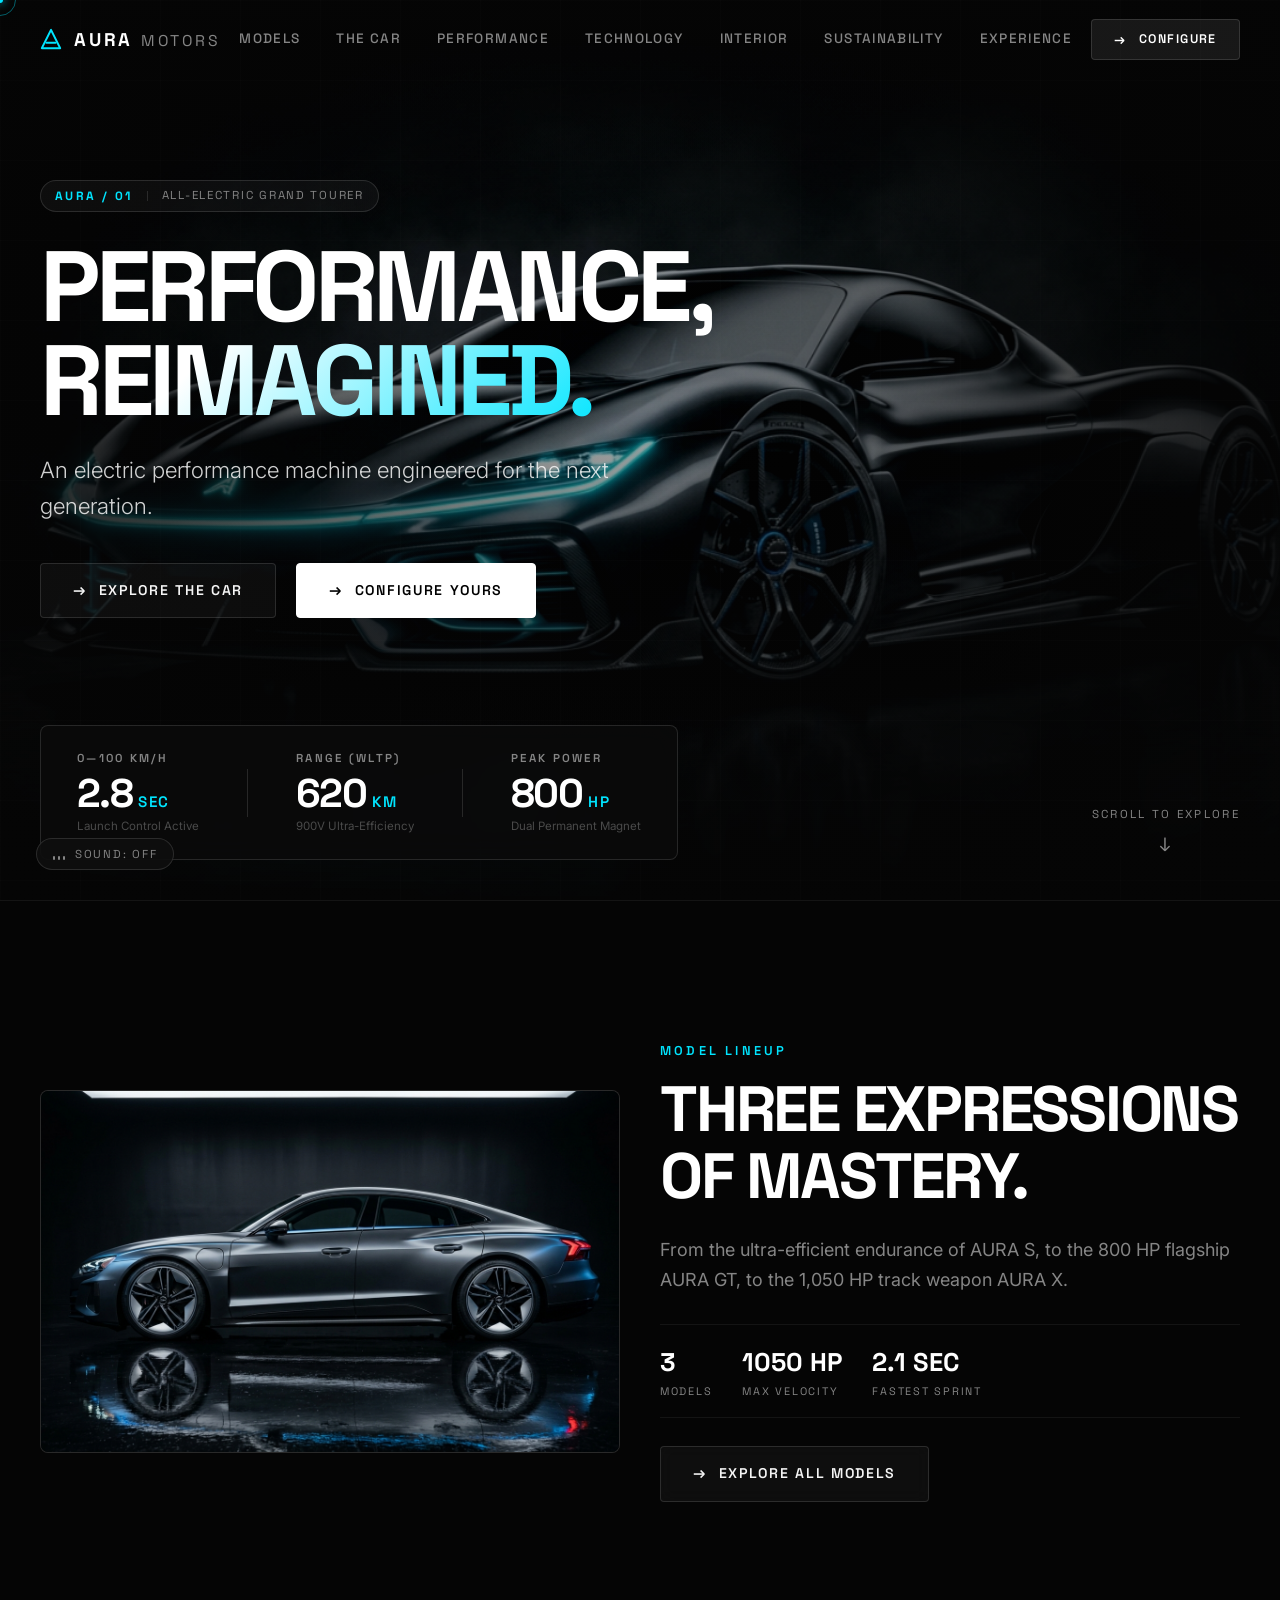
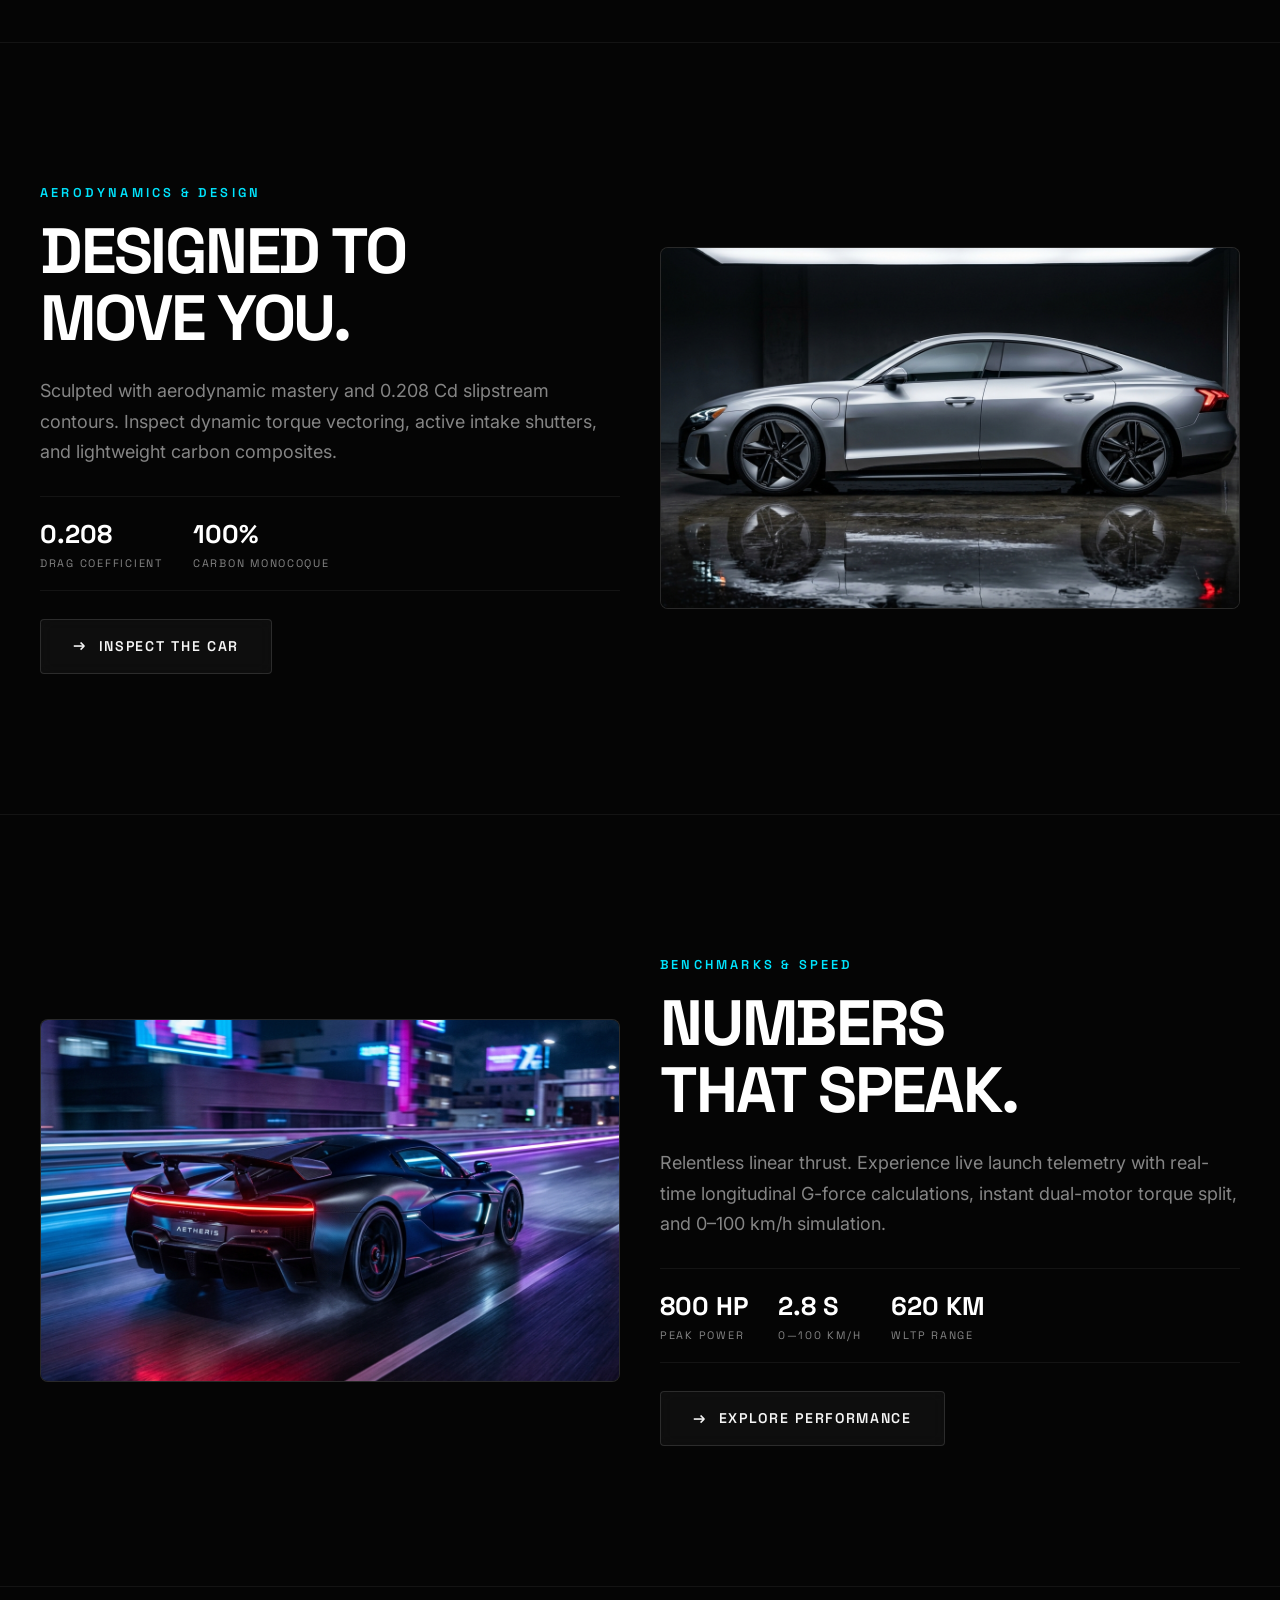
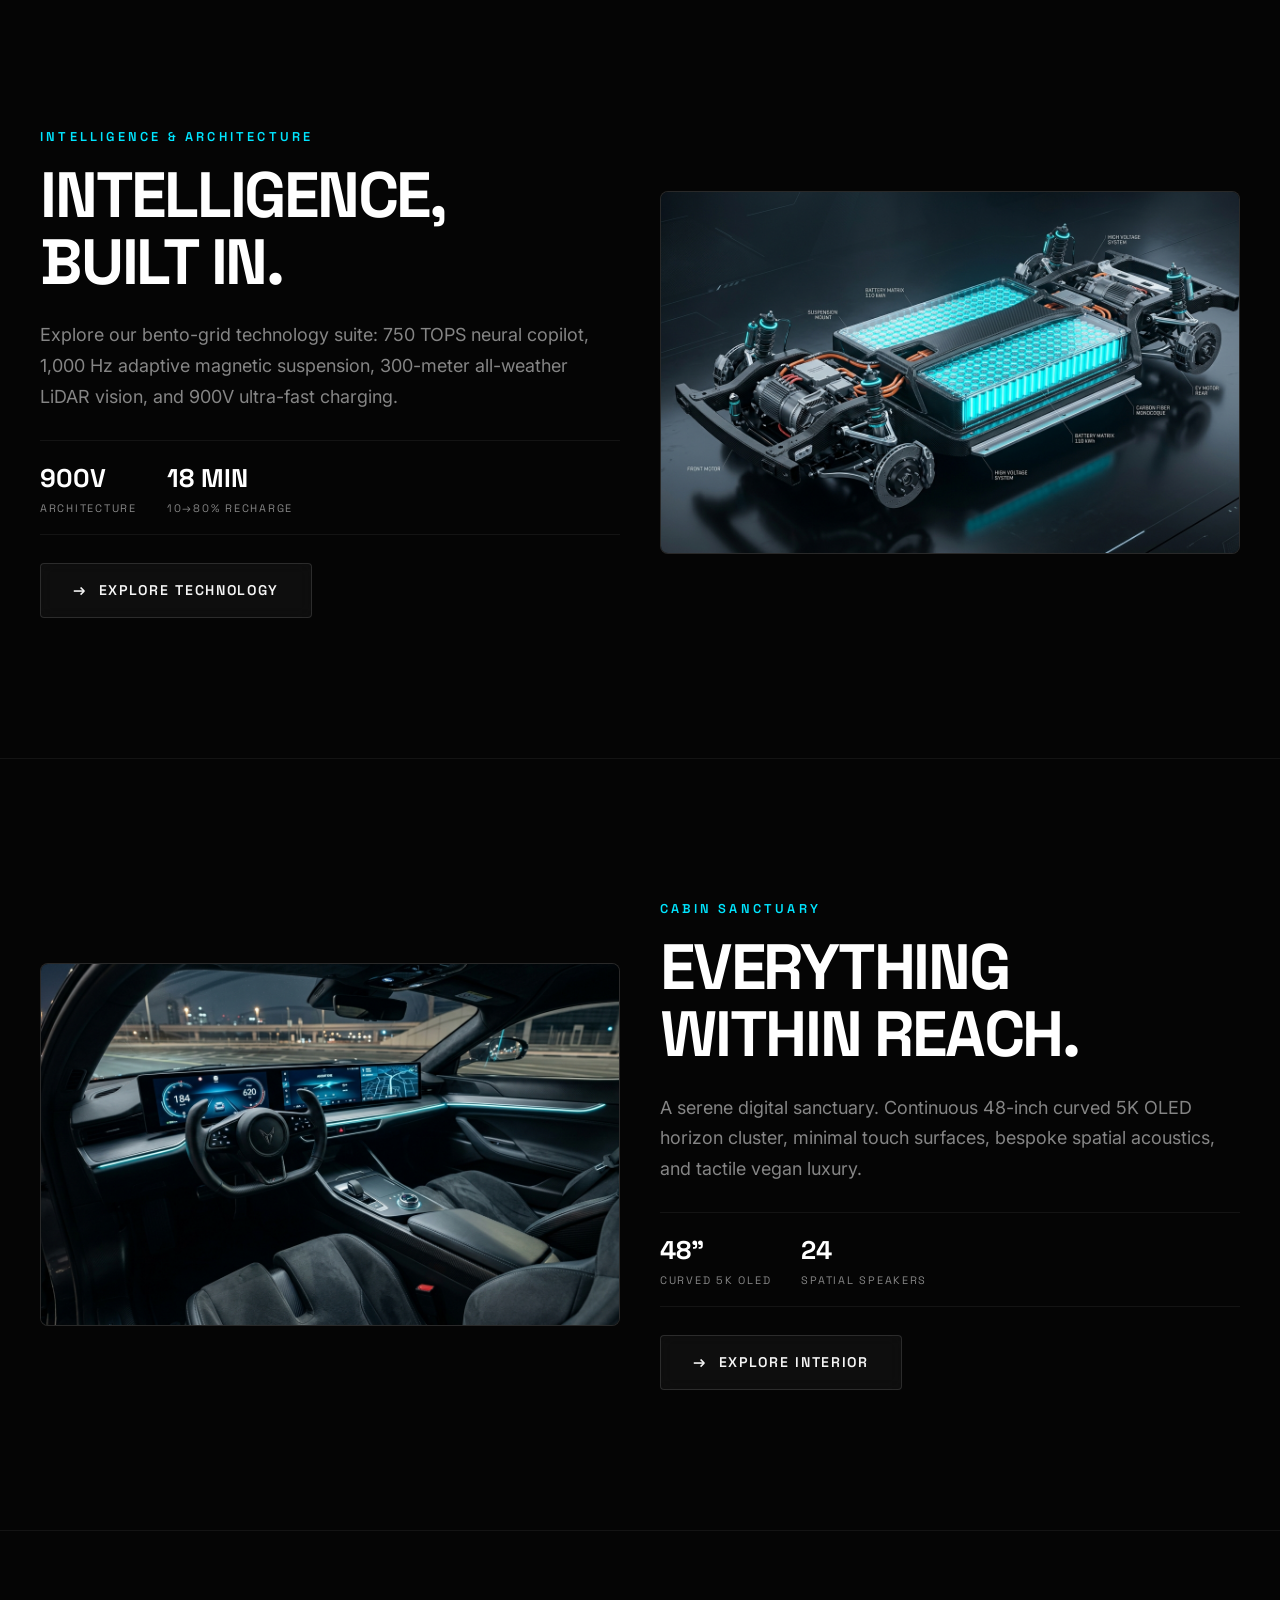
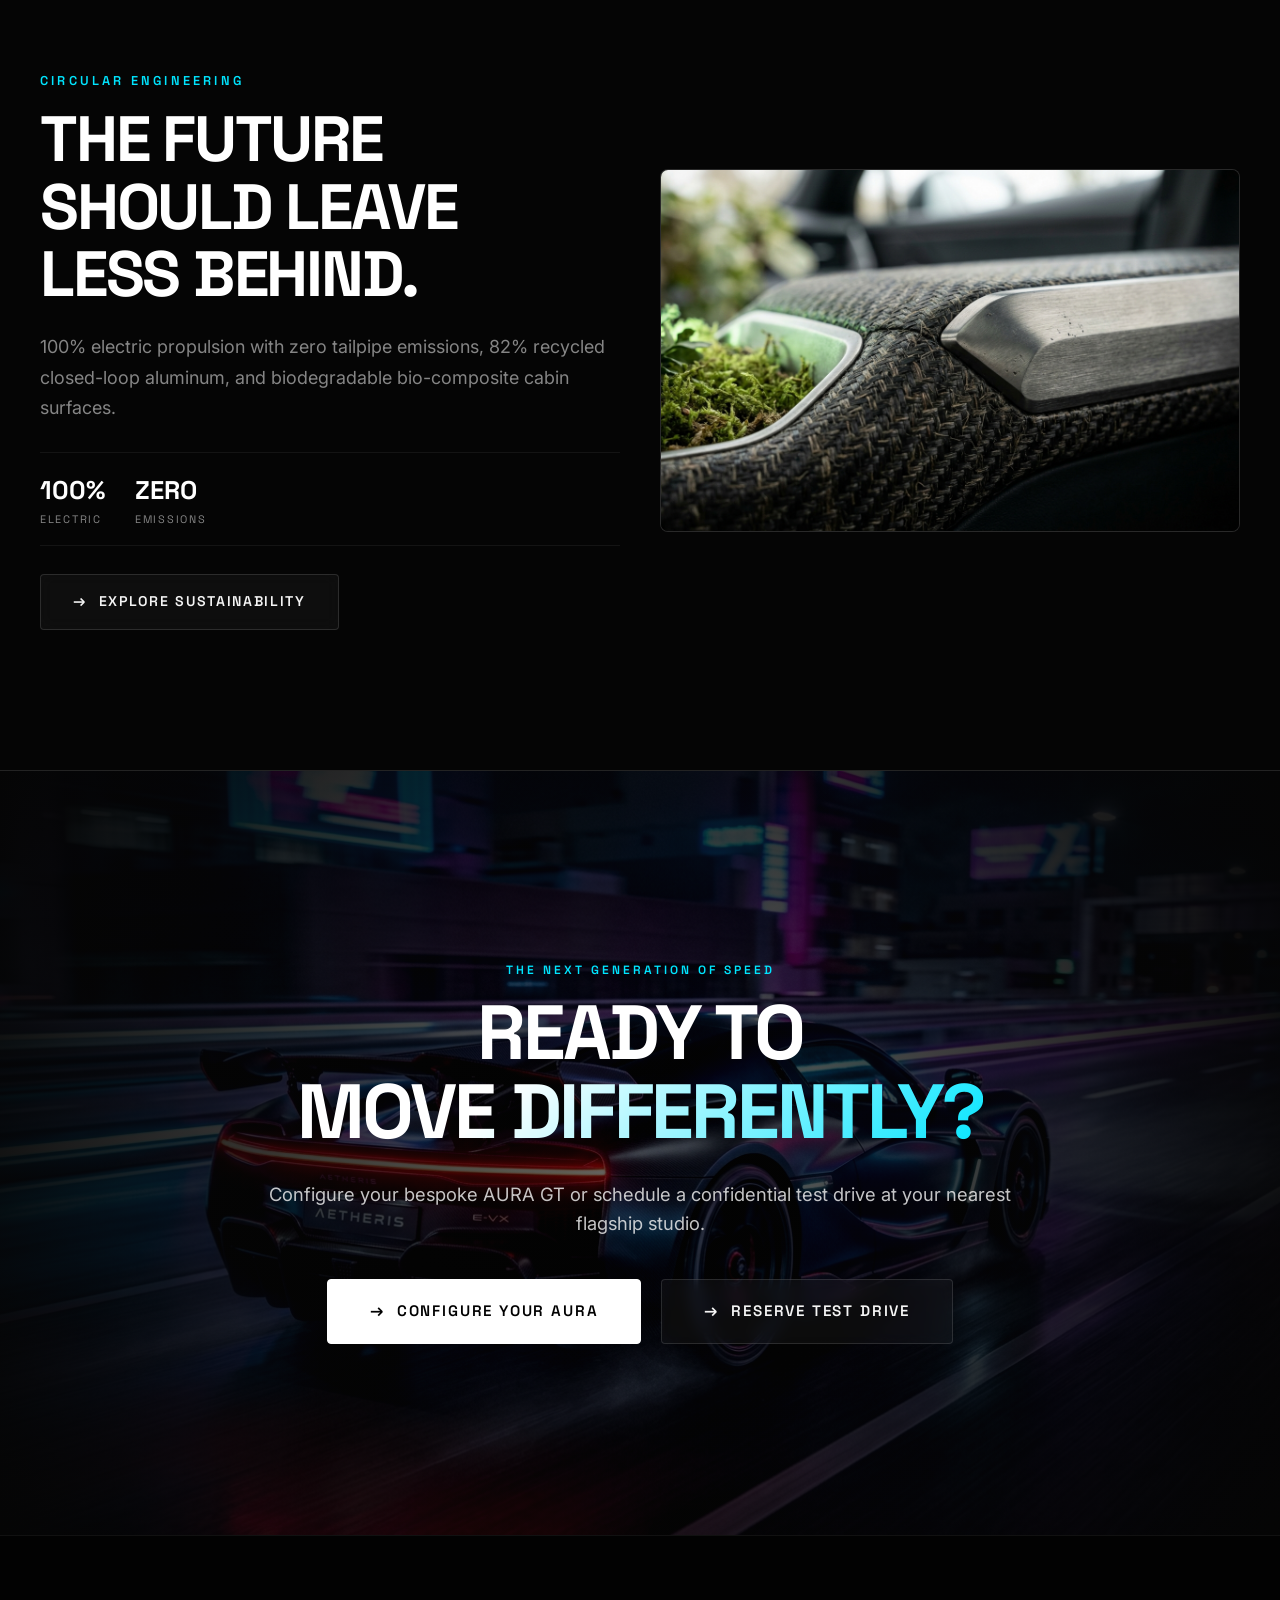
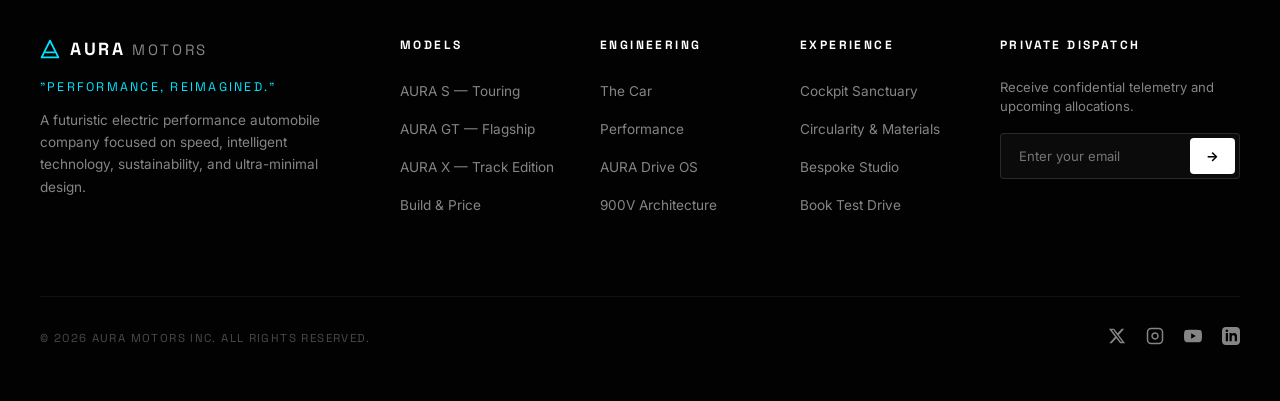
==== commit 5ab87011: "bug fixes" ====
--- a/index.html
+++ b/index.html
@@ -111,7 +111,7 @@
          ============================================== -->
     <section class="hero-section" id="hero" aria-label="Aura Hero Introduction">
       <div class="hero-bg-container">
-        <img src="assets/hero.jpg" alt="AURA 01 Futuristic Electric Hypercar Front View" class="hero-bg-img" id="heroBgImg">
+        <img src="assets/hero.jpg" alt="AURA 01 Futuristic Electric Hypercar Front View" class="hero-bg-img" id="heroBgImg" fetchpriority="high" width="1920" height="1080">
         <div class="hero-overlay"></div>
         <div class="hero-grid-lines" aria-hidden="true"></div>
       </div>
@@ -193,7 +193,7 @@
       <div class="section-container">
         <div class="preview-grid">
           <div class="preview-media reveal-on-scroll">
-            <img src="assets/profile.jpg" alt="AURA GT Flagship Electric Sedan Profile">
+            <img src="assets/profile.jpg" alt="AURA GT Flagship Electric Sedan Profile" loading="lazy" decoding="async" width="1024" height="683">
           </div>
           <div class="preview-content reveal-on-scroll">
             <div class="section-badge">MODEL LINEUP</div>
@@ -260,7 +260,7 @@
             </div>
           </div>
           <div class="preview-media reveal-on-scroll">
-            <img src="assets/profile_silver.jpg" alt="AURA Titanium Silver Technical Architecture">
+            <img src="assets/profile_silver.jpg" alt="AURA Titanium Silver Technical Architecture" loading="lazy" decoding="async" width="1024" height="683">
           </div>
         </div>
       </div>
@@ -273,7 +273,7 @@
       <div class="section-container">
         <div class="preview-grid">
           <div class="preview-media reveal-on-scroll">
-            <img src="assets/cta.jpg" alt="AURA Performance Launch at Midnight">
+            <img src="assets/cta.jpg" alt="AURA Performance Launch at Midnight" loading="lazy" decoding="async" width="1024" height="683">
           </div>
           <div class="preview-content reveal-on-scroll">
             <div class="section-badge">BENCHMARKS & SPEED</div>
@@ -340,7 +340,7 @@
             </div>
           </div>
           <div class="preview-media reveal-on-scroll">
-            <img src="assets/chassis.jpg" alt="AURA 110 kWh Skateboard Chassis Architecture">
+            <img src="assets/chassis.jpg" alt="AURA 110 kWh Skateboard Chassis Architecture" loading="lazy" decoding="async" width="1024" height="683">
           </div>
         </div>
       </div>
@@ -353,7 +353,7 @@
       <div class="section-container">
         <div class="preview-grid">
           <div class="preview-media reveal-on-scroll">
-            <img src="assets/interior.jpg" alt="AURA Cockpit Panoramic OLED Horizon">
+            <img src="assets/interior.jpg" alt="AURA Cockpit Panoramic OLED Horizon" loading="lazy" decoding="async" width="1024" height="683">
           </div>
           <div class="preview-content reveal-on-scroll">
             <div class="section-badge">CABIN SANCTUARY</div>
@@ -416,7 +416,7 @@
             </div>
           </div>
           <div class="preview-media reveal-on-scroll">
-            <img src="assets/sustainability.jpg" alt="Sustainable Recycled Flax and Brushed Titanium">
+            <img src="assets/sustainability.jpg" alt="Sustainable Recycled Flax and Brushed Titanium" loading="lazy" decoding="async" width="1024" height="683">
           </div>
         </div>
       </div>
@@ -427,7 +427,7 @@
          ============================================== -->
     <section class="final-cta-section" id="cta" aria-label="Get Started">
       <div class="cta-bg-container">
-        <img src="assets/cta.jpg" alt="AURA Hypercar Accelerating into Midnight" class="cta-bg-img">
+        <img src="assets/cta.jpg" alt="AURA Hypercar Accelerating into Midnight" class="cta-bg-img" loading="lazy" decoding="async" width="1920" height="1080">
         <div class="cta-overlay"></div>
       </div>
 
--- a/style.css
+++ b/style.css
@@ -63,7 +63,7 @@
 
 html {
   font-size: 16px;
-  scroll-behavior: smooth;
+  scroll-behavior: auto;
   background-color: var(--bg);
   color: var(--text);
   font-family: var(--font-sans);
@@ -3358,6 +3358,11 @@
     0 20px 45px rgba(0, 0, 0, 0.7);
   border-radius: var(--radius-md);
   overflow: hidden;
+  --tilt-x: 0deg;
+  --tilt-y: 0deg;
+  --tilt-scale: 1;
+  --tilt-lift: 0px;
+  transform: perspective(1000px) translateY(var(--tilt-lift, 0px)) rotateX(var(--tilt-x, 0deg)) rotateY(var(--tilt-y, 0deg)) scale3d(var(--tilt-scale, 1), var(--tilt-scale, 1), var(--tilt-scale, 1));
   transition:
     transform 0.45s var(--ease-out),
     border-color 0.4s var(--ease-out),
@@ -3405,7 +3410,7 @@
   z-index: 2;
 }
 
-/* Glass Hover State */
+/* Glass Hover State: adjust CSS custom properties instead of hard overwriting transform */
 .liquid-glass:hover {
   border-color: rgba(0, 229, 255, 0.38);
   box-shadow:
@@ -3413,7 +3418,8 @@
     inset -1px -1px 1px rgba(255, 255, 255, 0.08),
     0 26px 55px rgba(0, 0, 0, 0.8),
     0 0 30px rgba(0, 229, 255, 0.09);
-  transform: translateY(-4px) scale(1.012);
+  --tilt-lift: -4px;
+  --tilt-scale: 1.012;
 }
 
 /* Optional Expandable Glass Card */
@@ -3521,12 +3527,33 @@
     scroll-behavior: auto !important;
   }
 
+  *,
+  *::before,
+  *::after {
+    animation-duration: 0.01ms !important;
+    animation-iteration-count: 1 !important;
+    transition-duration: 0.01ms !important;
+  }
+
+  .cursor-dot,
+  .cursor-ring {
+    display: none !important;
+  }
+
   .liquid-glass,
   .metric-card,
   .bento-card,
   .model-card,
+  .interior-card,
   .hero-bg-img,
-  .hero-content {
+  .hero-content,
+  .car-stage-image,
+  .interior-main-img,
+  .cta-heading {
+    --tilt-x: 0deg !important;
+    --tilt-y: 0deg !important;
+    --tilt-scale: 1 !important;
+    --tilt-lift: 0px !important;
     transform: none !important;
     transition: none !important;
     animation: none !important;
@@ -3552,6 +3579,10 @@
   .interior-card {
     backdrop-filter: blur(14px) !important;
     -webkit-backdrop-filter: blur(14px) !important;
+    --tilt-x: 0deg !important;
+    --tilt-y: 0deg !important;
+    --tilt-scale: 1 !important;
+    --tilt-lift: 0px !important;
     transform: none !important;
   }
 
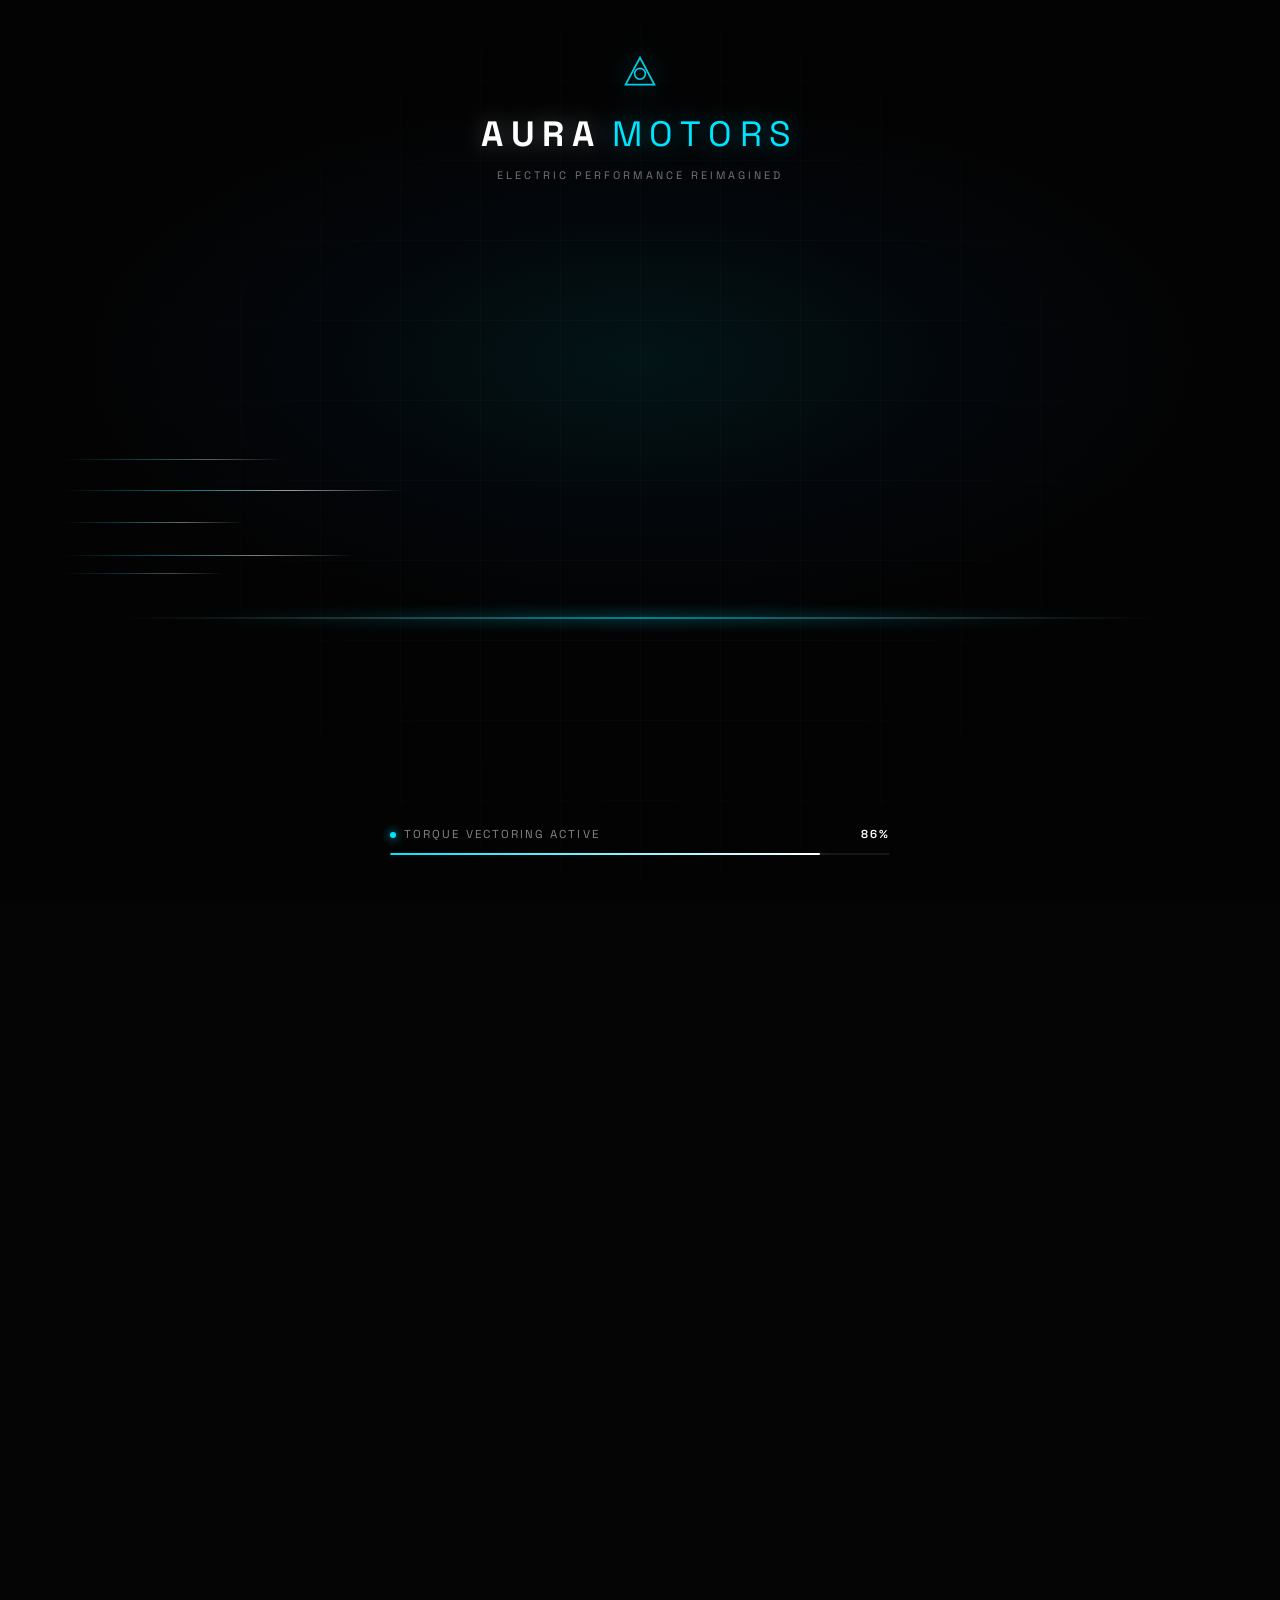
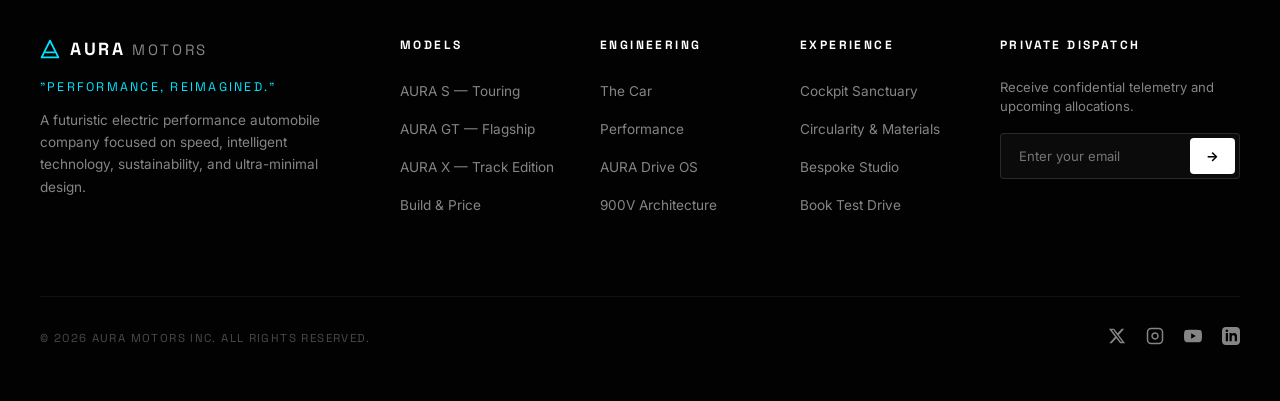
==== commit 9d42b850: "added loading page" ====
--- a/index.html
+++ b/index.html
@@ -22,6 +22,70 @@
   <link rel="stylesheet" href="style.css">
 </head>
 <body class="loading">
+
+  <!-- ==============================================
+       CINEMATIC PREMIER EV LOADER (AURA STARTUP)
+       ============================================== -->
+  <div id="pageLoader" class="page-loader" aria-hidden="true" role="status">
+    <!-- Ambient Stage Lighting -->
+    <div class="loader-ambient-glow" aria-hidden="true"></div>
+    <div class="loader-grid-lines" aria-hidden="true"></div>
+
+    <!-- Center Brand Reveal -->
+    <div class="loader-brand-container">
+      <div class="loader-brand-mark">
+        <svg class="loader-emblem" viewBox="0 0 40 40" fill="none" aria-hidden="true">
+          <polygon points="20,4 36,34 4,34" stroke="currentColor" stroke-width="2" fill="none"/>
+          <circle cx="20" cy="22" r="6" stroke="#00E5FF" stroke-width="1.8"/>
+        </svg>
+      </div>
+      <div class="loader-brand-title">
+        <span class="loader-word-aura">AURA</span>
+        <span class="loader-word-motors">MOTORS</span>
+      </div>
+      <div class="loader-tagline">ELECTRIC PERFORMANCE REIMAGINED</div>
+    </div>
+
+    <!-- Speed Horizon & Motion Trails Stage -->
+    <div class="loader-motion-stage">
+      <div class="loader-speed-lines" aria-hidden="true">
+        <span class="speed-line line-1"></span>
+        <span class="speed-line line-2"></span>
+        <span class="speed-line line-3"></span>
+        <span class="speed-line line-4"></span>
+        <span class="speed-line line-5"></span>
+      </div>
+
+      <!-- Moving EV Rig -->
+      <div class="loader-car-rig" id="loaderCarRig">
+        <!-- Forward Headlight Beams -->
+        <div class="car-headlight-beam" aria-hidden="true"></div>
+        <div class="car-underglow" aria-hidden="true"></div>
+        <!-- High-Velocity Light Streak / Tail Trail -->
+        <div class="car-light-trail" aria-hidden="true"></div>
+        <!-- Flipped car image so it drives forward from left to right -->
+        <div class="loader-car-frame">
+          <img src="assets/profile.jpg" alt="AURA GT Electric Hypercar Profile" class="loader-car-img" fetchpriority="high" width="1376" height="768">
+        </div>
+      </div>
+
+      <!-- Road Perspective Horizon -->
+      <div class="loader-road" aria-hidden="true">
+        <div class="road-glow"></div>
+      </div>
+    </div>
+
+    <!-- Telemetry Status & Percentage -->
+    <div class="loader-telemetry">
+      <div class="loader-status-group">
+        <span><span class="telemetry-dot"></span><span class="loader-status-text" id="loaderStatusText">INITIALIZING SYSTEMS</span></span>
+        <span class="loader-percent" id="loaderPercent">00%</span>
+      </div>
+      <div class="loader-progress-track">
+        <div class="loader-progress-bar" id="loaderProgressBar"></div>
+      </div>
+    </div>
+  </div>
 
   <!-- Custom Cursor Elements (Desktop only) -->
   <div class="cursor-dot" id="cursorDot" aria-hidden="true"></div>
--- a/style.css
+++ b/style.css
@@ -3592,3 +3592,423 @@
     transform: none !important;
   }
 }
+
+/* --------------------------------------------------------------------------
+   26: CINEMATIC EV STARTUP LOADING SCREEN (#pageLoader)
+   -------------------------------------------------------------------------- */
+#pageLoader {
+  position: fixed;
+  inset: 0;
+  width: 100vw;
+  height: 100vh;
+  height: 100dvh;
+  background-color: #030303;
+  z-index: 999999;
+  display: flex;
+  flex-direction: column;
+  align-items: center;
+  justify-content: space-between;
+  padding: 6vh 5vw 5vh 5vw;
+  overflow: hidden;
+  pointer-events: all;
+  user-select: none;
+  transition: opacity 0.65s cubic-bezier(0.16, 1, 0.3, 1), transform 0.65s cubic-bezier(0.16, 1, 0.3, 1), visibility 0.65s ease;
+  will-change: opacity, transform;
+}
+
+#pageLoader.loader-dismissed {
+  opacity: 0;
+  transform: scale(1.03);
+  pointer-events: none;
+  visibility: hidden;
+}
+
+/* Background Atmosphere */
+.loader-ambient-glow {
+  position: absolute;
+  top: 40%;
+  left: 50%;
+  transform: translate(-50%, -50%);
+  width: 90vw;
+  height: 60vh;
+  background: radial-gradient(ellipse at center, rgba(0, 229, 255, 0.08) 0%, rgba(0, 110, 255, 0.03) 40%, transparent 70%);
+  pointer-events: none;
+  z-index: 1;
+}
+
+.loader-grid-lines {
+  position: absolute;
+  inset: 0;
+  background-image:
+    linear-gradient(to right, rgba(255, 255, 255, 0.02) 1px, transparent 1px),
+    linear-gradient(to bottom, rgba(255, 255, 255, 0.02) 1px, transparent 1px);
+  background-size: 80px 80px;
+  mask-image: radial-gradient(circle at center, black 30%, transparent 80%);
+  -webkit-mask-image: radial-gradient(circle at center, black 30%, transparent 80%);
+  pointer-events: none;
+  z-index: 1;
+}
+
+/* Top/Center Brand Animation */
+.loader-brand-container {
+  position: relative;
+  z-index: 10;
+  text-align: center;
+  display: flex;
+  flex-direction: column;
+  align-items: center;
+  animation: loaderBrandFade 0.9s cubic-bezier(0.16, 1, 0.3, 1) forwards;
+}
+
+.loader-brand-mark {
+  margin-bottom: 12px;
+  color: var(--accent);
+  opacity: 0.9;
+  filter: drop-shadow(0 0 16px rgba(0, 229, 255, 0.45));
+}
+
+.loader-emblem {
+  width: 36px;
+  height: 36px;
+}
+
+.loader-brand-title {
+  display: flex;
+  align-items: center;
+  gap: 10px;
+  font-family: var(--font-display);
+  font-size: clamp(1.4rem, 3.5vw, 2.2rem);
+  font-weight: 700;
+  letter-spacing: 0.22em;
+  color: #ffffff;
+}
+
+.loader-word-aura {
+  color: #ffffff;
+  text-shadow: 0 0 25px rgba(255, 255, 255, 0.3);
+  animation: auraWordSpread 1.2s cubic-bezier(0.16, 1, 0.3, 1) forwards;
+}
+
+.loader-word-motors {
+  font-weight: 400;
+  color: var(--accent);
+  text-shadow: 0 0 25px rgba(0, 229, 255, 0.4);
+}
+
+.loader-tagline {
+  font-family: var(--font-display);
+  font-size: 0.68rem;
+  letter-spacing: 0.28em;
+  color: rgba(255, 255, 255, 0.45);
+  margin-top: 6px;
+}
+
+/* Motion Stage & Road Horizon */
+.loader-motion-stage {
+  position: relative;
+  width: 100%;
+  height: 280px;
+  display: flex;
+  align-items: center;
+  justify-content: center;
+  z-index: 5;
+  overflow: visible;
+}
+
+/* Speed Lines Racing in Opposite Direction (Leftward) */
+.loader-speed-lines {
+  position: absolute;
+  top: 50%;
+  left: 0;
+  right: 0;
+  height: 180px;
+  transform: translateY(-50%);
+  pointer-events: none;
+  z-index: 2;
+  overflow: hidden;
+}
+
+.speed-line {
+  position: absolute;
+  height: 1px;
+  background: linear-gradient(90deg, transparent, rgba(0, 229, 255, 0.6), rgba(255, 255, 255, 0.8), transparent);
+  border-radius: 999px;
+  animation: speedLineRush 0.75s linear infinite;
+}
+
+.line-1 { top: 25%; width: 220px; animation-delay: 0.1s; animation-duration: 0.6s; opacity: 0.45; }
+.line-2 { top: 42%; width: 340px; animation-delay: 0.35s; animation-duration: 0.48s; opacity: 0.75; }
+.line-3 { top: 60%; width: 180px; animation-delay: 0.05s; animation-duration: 0.55s; opacity: 0.5; }
+.line-4 { top: 78%; width: 290px; animation-delay: 0.25s; animation-duration: 0.52s; opacity: 0.6; }
+.line-5 { top: 88%; width: 160px; animation-delay: 0.45s; animation-duration: 0.65s; opacity: 0.35; }
+
+@keyframes speedLineRush {
+  0% {
+    transform: translate3d(100vw, 0, 0);
+    opacity: 0;
+  }
+  15% {
+    opacity: 0.8;
+  }
+  85% {
+    opacity: 0.8;
+  }
+  100% {
+    transform: translate3d(-100vw, 0, 0);
+    opacity: 0;
+  }
+}
+
+/* Moving EV Car Rig */
+.loader-car-rig {
+  position: absolute;
+  top: 48%;
+  left: 0;
+  width: 480px;
+  max-width: 85vw;
+  height: 220px;
+  margin-top: -110px;
+  z-index: 4;
+  pointer-events: none;
+  /* Acceleration curve: smooth entry, rapid acceleration across center, high speed exit */
+  animation: carAccelerateAcross 2.2s cubic-bezier(0.25, 0.1, 0.25, 1) forwards;
+  will-change: transform;
+}
+
+/* Forward Headlight Beam (aimed towards right) */
+.car-headlight-beam {
+  position: absolute;
+  top: 48%;
+  right: -240px;
+  width: 320px;
+  height: 80px;
+  background: radial-gradient(ellipse at left, rgba(0, 229, 255, 0.75) 0%, rgba(0, 229, 255, 0.25) 30%, transparent 75%);
+  transform: translateY(-50%) rotate(4deg);
+  filter: blur(8px);
+  pointer-events: none;
+  z-index: 2;
+  opacity: 0.85;
+}
+
+/* Chassis Underglow */
+.car-underglow {
+  position: absolute;
+  bottom: 30px;
+  left: 15%;
+  right: 15%;
+  height: 18px;
+  background: radial-gradient(ellipse at center, rgba(0, 229, 255, 0.5) 0%, rgba(0, 229, 255, 0.1) 60%, transparent 80%);
+  filter: blur(8px);
+  z-index: 1;
+}
+
+/* Rear Light Trail (stretching leftward behind car) */
+.car-light-trail {
+  position: absolute;
+  top: 42%;
+  left: -220px;
+  width: 260px;
+  height: 14px;
+  background: linear-gradient(90deg, transparent, rgba(255, 20, 70, 0.2), rgba(255, 20, 70, 0.7) 70%, rgba(255, 60, 100, 0.95));
+  filter: blur(5px);
+  border-radius: 999px;
+  pointer-events: none;
+  z-index: 2;
+  opacity: 0.8;
+}
+
+/* Car Image Frame with Flipped Car */
+.loader-car-frame {
+  position: relative;
+  width: 100%;
+  height: 100%;
+  display: flex;
+  align-items: center;
+  justify-content: center;
+  z-index: 3;
+}
+
+.loader-car-img {
+  width: 100%;
+  height: auto;
+  max-height: 190px;
+  object-fit: contain;
+  /* Flip car horizontally so headlights face forward to the RIGHT */
+  transform: scaleX(-1);
+  /* Edge softening to seamlessly blend with deep black */
+  mask-image: linear-gradient(to right, transparent, black 10%, black 90%, transparent),
+              linear-gradient(to bottom, transparent, black 8%, black 92%, transparent);
+  -webkit-mask-image: linear-gradient(to right, transparent, black 10%, black 90%, transparent),
+                      linear-gradient(to bottom, transparent, black 8%, black 92%, transparent);
+  mask-composite: intersect;
+  -webkit-mask-composite: source-in;
+  filter: contrast(1.08) brightness(1.04) drop-shadow(0 15px 25px rgba(0, 0, 0, 0.9));
+}
+
+/* Realistic Automotive Acceleration Keyframe */
+@keyframes carAccelerateAcross {
+  0% {
+    transform: translate3d(-110vw, 0, 0) scale(0.92);
+    opacity: 0;
+  }
+  15% {
+    transform: translate3d(-35vw, 0, 0) scale(0.96);
+    opacity: 0.95;
+  }
+  42% {
+    transform: translate3d(5vw, 0, 0) scale(1.0);
+    opacity: 1;
+  }
+  70% {
+    transform: translate3d(52vw, 0, 0) scale(1.02);
+    opacity: 1;
+  }
+  100% {
+    transform: translate3d(120vw, 0, 0) scale(1.05);
+    opacity: 0.7;
+  }
+}
+
+/* Road Perspective Horizon */
+.loader-road {
+  position: absolute;
+  bottom: 25px;
+  left: 0;
+  right: 0;
+  height: 2px;
+  background: linear-gradient(90deg, transparent 5%, rgba(255, 255, 255, 0.15) 25%, rgba(0, 229, 255, 0.5) 50%, rgba(255, 255, 255, 0.15) 75%, transparent 95%);
+  z-index: 1;
+}
+
+.road-glow {
+  position: absolute;
+  top: -8px;
+  left: 10%;
+  right: 10%;
+  height: 18px;
+  background: radial-gradient(ellipse at center, rgba(0, 229, 255, 0.25) 0%, transparent 75%);
+  filter: blur(6px);
+  pointer-events: none;
+}
+
+/* Bottom Telemetry Status */
+.loader-telemetry {
+  position: relative;
+  z-index: 10;
+  width: min(500px, 90vw);
+  display: flex;
+  flex-direction: column;
+  gap: 10px;
+}
+
+.loader-status-group {
+  display: flex;
+  align-items: center;
+  justify-content: space-between;
+  font-family: var(--font-display);
+  font-size: 0.72rem;
+  letter-spacing: 0.18em;
+  color: var(--muted);
+}
+
+.telemetry-dot {
+  display: inline-block;
+  width: 6px;
+  height: 6px;
+  background: var(--accent);
+  border-radius: 50%;
+  margin-right: 8px;
+  box-shadow: 0 0 10px var(--accent);
+  animation: pulseDot 1s infinite alternate;
+}
+
+.loader-percent {
+  color: #ffffff;
+  font-weight: 600;
+  font-family: var(--font-display);
+}
+
+.loader-progress-track {
+  width: 100%;
+  height: 2px;
+  background: rgba(255, 255, 255, 0.08);
+  border-radius: 999px;
+  overflow: hidden;
+  position: relative;
+}
+
+.loader-progress-bar {
+  width: 0%;
+  height: 100%;
+  background: linear-gradient(90deg, var(--accent), #ffffff);
+  border-radius: 999px;
+  box-shadow: 0 0 12px var(--accent);
+  transition: width 0.15s ease-out;
+}
+
+/* Brand keyframes */
+@keyframes loaderBrandFade {
+  0% {
+    opacity: 0;
+    transform: translateY(-10px);
+  }
+  100% {
+    opacity: 1;
+    transform: translateY(0);
+  }
+}
+
+@keyframes auraWordSpread {
+  0% {
+    letter-spacing: 0.38em;
+    opacity: 0.3;
+  }
+  100% {
+    letter-spacing: 0.22em;
+    opacity: 1;
+  }
+}
+
+/* Responsive adjustments */
+@media (max-width: 768px) {
+  .loader-car-rig {
+    width: 340px;
+    height: 160px;
+    margin-top: -80px;
+  }
+  .loader-motion-stage {
+    height: 220px;
+  }
+  .car-headlight-beam {
+    width: 200px;
+    right: -150px;
+    height: 60px;
+  }
+  .car-light-trail {
+    width: 160px;
+    left: -130px;
+  }
+}
+
+/* Reduced motion preference */
+@media (prefers-reduced-motion: reduce) {
+  #pageLoader {
+    transition: opacity 0.3s ease !important;
+  }
+  .loader-car-rig,
+  .speed-line,
+  .telemetry-dot,
+  .loader-brand-container,
+  .loader-word-aura {
+    animation: none !important;
+  }
+  .loader-car-rig {
+    transform: translate3d(0, 0, 0) scale(1) !important;
+    left: 50% !important;
+    margin-left: -240px !important;
+    opacity: 1 !important;
+  }
+  .loader-speed-lines {
+    display: none !important;
+  }
+}
